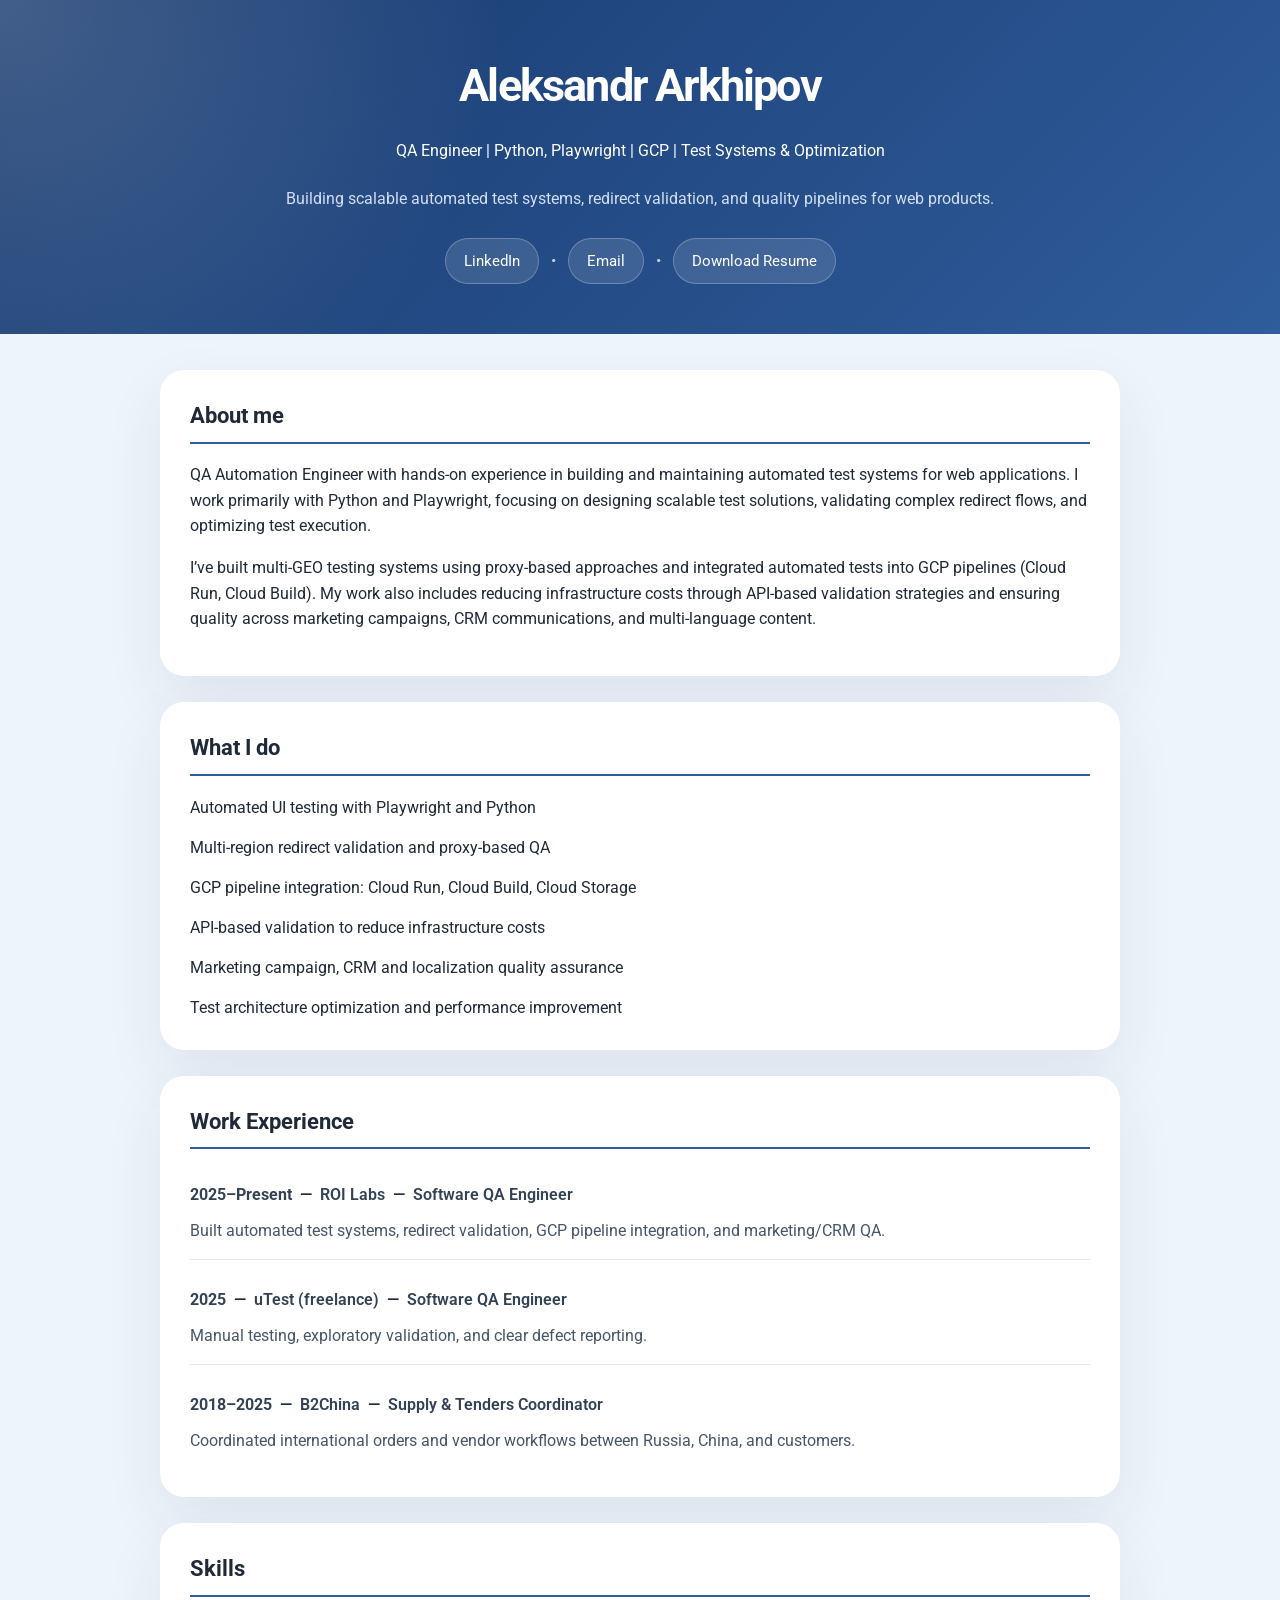
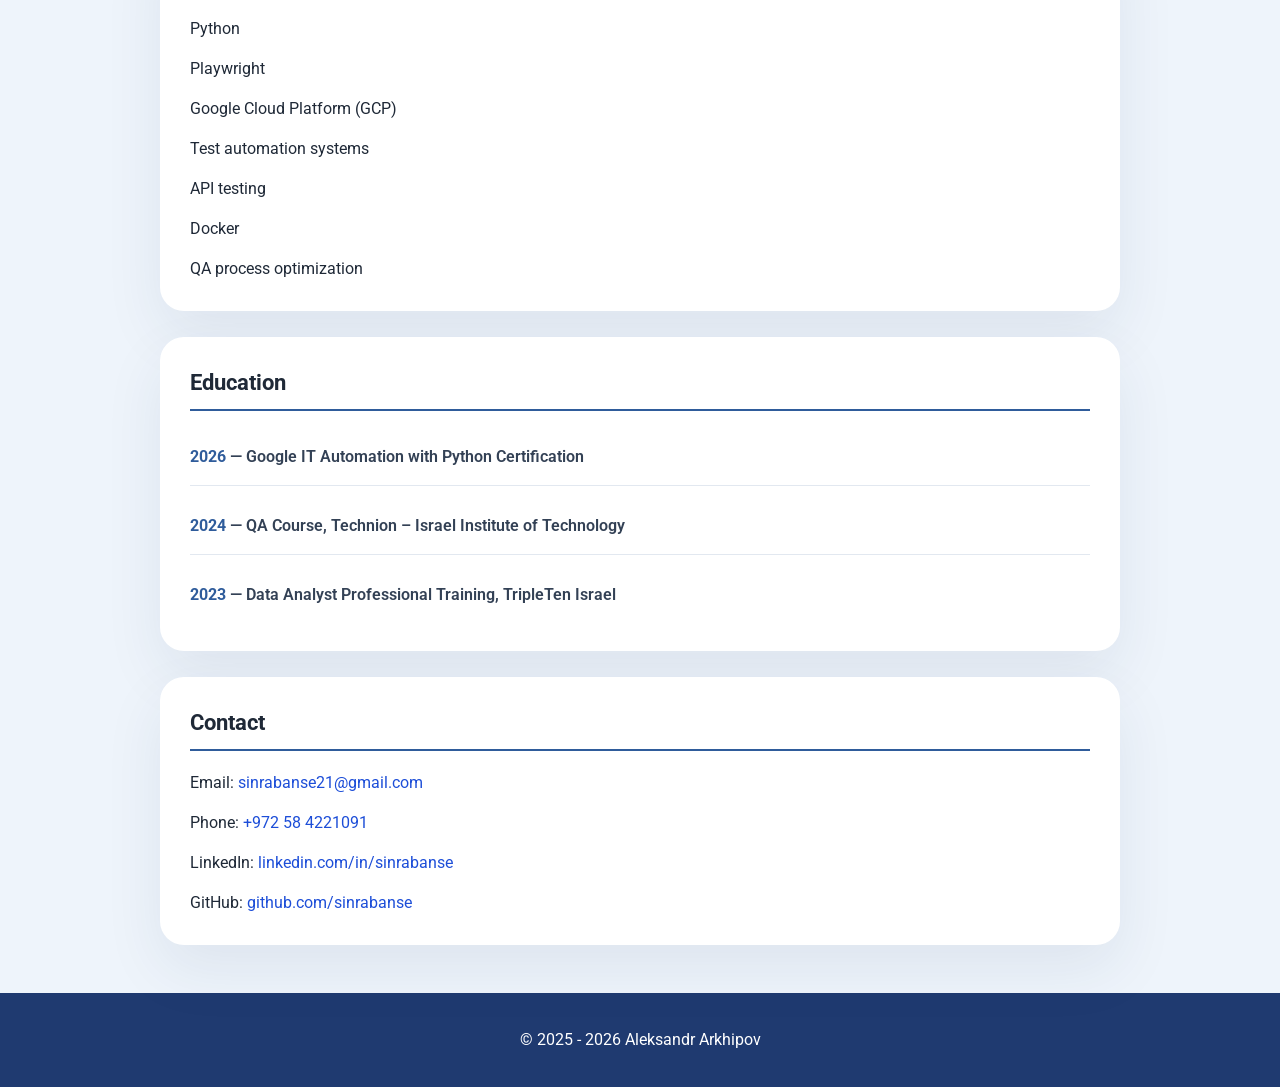
==== index.html @ 89d50672 "8" ====
<!doctype html>
<html lang="en">
  <head>
    <link rel="icon" href="favicon.png" type="image/png" />
    <meta charset="UTF-8" />
    <meta name="viewport" content="width=device-width, initial-scale=1.0" />
    <title>Aleksandr Arkhipov — QA Engineer</title>
    <link
      href="https://fonts.googleapis.com/css?family=Roboto:400,700&display=swap"
      rel="stylesheet"
    />
    <link rel="stylesheet" href="style.css" />
  </head>
  <body>
    <header>
      <h1>Aleksandr Arkhipov</h1>
      <p class="hero-title">
        QA Engineer | Python, Playwright | GCP | Test Systems & Optimization
      </p>
      <p class="hero-subtitle">
        Building scalable automated test systems, redirect validation, and
        quality pipelines for web products.
      </p>
      <div class="hero-links">
        <a
          href="https://www.linkedin.com/in/sinrabanse/"
          target="_blank"
          rel="noopener noreferrer"
          >LinkedIn</a
        >
        <span>•</span>
        <a href="mailto:sinrabanse21@gmail.com">Email</a>
        <span>•</span>
        <a
          class="cta-button"
          href="Aleksandr-Arkhipov-QA-Engineer-Resume.docx"
          download="Aleksandr-Arkhipov-QA-Engineer-Resume.docx"
          >Download Resume</a
        >
      </div>
    </header>

    <main class="container">
      <section>
        <h2>About me</h2>
        <p>
          QA Automation Engineer with hands-on experience in building and
          maintaining automated test systems for web applications. I work
          primarily with Python and Playwright, focusing on designing scalable
          test solutions, validating complex redirect flows, and optimizing test
          execution.
        </p>
        <p>
          I’ve built multi-GEO testing systems using proxy-based approaches and
          integrated automated tests into GCP pipelines (Cloud Run, Cloud
          Build). My work also includes reducing infrastructure costs through
          API-based validation strategies and ensuring quality across marketing
          campaigns, CRM communications, and multi-language content.
        </p>
      </section>

      <section>
        <h2>What I do</h2>
        <ul>
          <li>Automated UI testing with Playwright and Python</li>
          <li>Multi-region redirect validation and proxy-based QA</li>
          <li>
            GCP pipeline integration: Cloud Run, Cloud Build, Cloud Storage
          </li>
          <li>API-based validation to reduce infrastructure costs</li>
          <li>Marketing campaign, CRM and localization quality assurance</li>
          <li>Test architecture optimization and performance improvement</li>
        </ul>
      </section>

      <section>
        <h2>Work Experience</h2>
        <ul class="experience-list">
          <li>
            <div class="exp-line">
              <span class="exp-year">2025–Present</span>
              <span>—</span>
              <span class="exp-company">ROI Labs</span>
              <span>—</span>
              <span class="exp-role">Software QA Engineer</span>
            </div>
            <p class="exp-text">
              Built automated test systems, redirect validation, GCP pipeline
              integration, and marketing/CRM QA.
            </p>
          </li>
          <li>
            <div class="exp-line">
              <span class="exp-year">2025</span>
              <span>—</span>
              <span class="exp-company">uTest (freelance)</span>
              <span>—</span>
              <span class="exp-role">Software QA Engineer</span>
            </div>
            <p class="exp-text">
              Manual testing, exploratory validation, and clear defect
              reporting.
            </p>
          </li>
          <li>
            <div class="exp-line">
              <span class="exp-year">2018–2025</span>
              <span>—</span>
              <span class="exp-company">B2China</span>
              <span>—</span>
              <span class="exp-role">Supply &amp; Tenders Coordinator</span>
            </div>
            <p class="exp-text">
              Coordinated international orders and vendor workflows between
              Russia, China, and customers.
            </p>
          </li>
        </ul>
      </section>

      <section>
        <h2>Skills</h2>
        <ul>
          <li>Python</li>
          <li>Playwright</li>
          <li>Google Cloud Platform (GCP)</li>
          <li>Test automation systems</li>
          <li>API testing</li>
          <li>Docker</li>
          <li>QA process optimization</li>
        </ul>
      </section>

      <section>
        <h2>Education</h2>
        <ul class="education-list">
          <li>
            <span class="edu-year">2026</span>
            <span class="edu-title">— Google IT Automation with Python Certification</span>
          </li>
          <li>
            <span class="edu-year">2024</span>
            <span class="edu-title">— QA Course, Technion – Israel Institute of Technology</span>
          </li>
          <li>
            <span class="edu-year">2023</span>
            <span class="edu-title">— Data Analyst Professional Training, TripleTen Israel</span>
          </li>
        </ul>
      </section>

      <section>
        <h2>Contact</h2>
        <ul>
          <li>
            Email:
            <a href="mailto:sinrabanse21@gmail.com">sinrabanse21@gmail.com</a>
          </li>
          <li>Phone: <a href="tel:+972584221091">+972 58 4221091</a></li>
          <li>
            LinkedIn:
            <a
              href="https://www.linkedin.com/in/sinrabanse/"
              target="_blank"
              rel="noopener noreferrer"
              >linkedin.com/in/sinrabanse</a
            >
          </li>
          <li>
            GitHub:
            <a
              href="https://github.com/sinrabanse"
              target="_blank"
              rel="noopener noreferrer"
              >github.com/sinrabanse</a
            >
          </li>
        </ul>
      </section>
    </main>

    <footer>
      <p>&copy; 2025 - <span id="year"></span> Aleksandr Arkhipov</p>
    </footer>
    <script>
      document.getElementById("year").textContent = new Date().getFullYear();
    </script>
  </body>
</html>
---- style.css ----
body {
  font-family: "Roboto", sans-serif;
  line-height: 1.6;
  margin: 0;
  padding: 0;
  background-color: #eef4fb;
  color: #1f2937;
}

header {
  background: linear-gradient(135deg, #183a6f 0%, #2f5c9b 100%);
  color: #ffffff;
  padding: 50px 24px;
  text-align: center;
  position: relative;
  overflow: hidden;
}

header::before {
  content: "";
  position: absolute;
  inset: 0;
  background: radial-gradient(
    circle at top left,
    rgba(255, 255, 255, 0.18),
    transparent 38%
  );
  pointer-events: none;
}

header h1 {
  margin: 0;
  font-size: clamp(2.6rem, 3.5vw, 3.8rem);
  letter-spacing: -0.04em;
}

header #title {
  margin: 16px auto 0;
  font-size: 1.05rem;
  opacity: 0.92;
}

.hero-subtitle {
  max-width: 780px;
  margin: 22px auto 0;
  font-size: 1rem;
  line-height: 1.8;
  opacity: 0.92;
  color: #e1ebff;
}

.hero-links,
.lang-switch {
  display: flex;
  flex-wrap: wrap;
  justify-content: center;
  align-items: center;
  gap: 12px;
  margin-top: 24px;
  position: relative;
  z-index: 1;
}

.hero-links a,
.lang-switch button {
  display: inline-flex;
  align-items: center;
  justify-content: center;
  padding: 10px 18px;
  border-radius: 999px;
  font-size: 0.95rem;
  border: 1px solid rgba(255, 255, 255, 0.24);
  background: rgba(255, 255, 255, 0.12);
  color: #ffffff;
  text-decoration: none;
  transition: all 0.25s ease;
}

.hero-links a:hover,
.lang-switch button:hover {
  border-color: rgba(255, 255, 255, 0.45);
  background: rgba(255, 255, 255, 0.18);
}

.hero-links span {
  color: rgba(255, 255, 255, 0.75);
}

.lang-switch button {
  cursor: pointer;
  background: rgba(255, 255, 255, 0.14);
}

main.container {
  max-width: 960px;
  margin: auto;
  padding: 36px 24px 12px;
}

section {
  opacity: 0;
  transform: translateY(30px);
  animation: fadeIn 0.7s ease-out forwards;
  background: #ffffff;
  border-radius: 24px;
  box-shadow: 0 24px 60px rgba(29, 49, 84, 0.08);
  margin: 0 auto 26px;
  padding: 28px 30px;
}

@keyframes fadeIn {
  to {
    opacity: 1;
    transform: translateY(0);
  }
}

section h2 {
  border-bottom: 2px solid #2f5c9b;
  padding-bottom: 8px;
  margin-bottom: 18px;
  margin-top: 0;
  font-size: 1.4rem;
}

ul {
  list-style: none;
  padding: 0;
  margin: 0;
}

ul li {
  margin-bottom: 12px;
  line-height: 1.75;
}

ul li:last-child {
  margin-bottom: 0;
}

.experience-list li,
.education-list li {
  padding: 14px 0;
  border-bottom: 1px solid #e2e8f0;
}

.experience-list li:last-child,
.education-list li:last-child {
  border-bottom: none;
}

.exp-line {
  display: inline-flex;
  flex-wrap: wrap;
  gap: 8px;
  align-items: baseline;
  margin-bottom: 8px;
  font-weight: 600;
  color: #1f2937;
}

.exp-year,
.edu-year {
  font-weight: 700;
  color: #2f5c9b;
}

.exp-company,
.exp-role,
.edu-title {
  font-weight: 600;
  color: #334155;
}

.exp-role {
  margin: 0;
}

.education-list li {
  padding: 14px 0;
  border-bottom: 1px solid #e2e8f0;
}

.education-list li:last-child {
  border-bottom: none;
}

.edu-title {
  display: inline;
  font-size: 1rem;
  margin: 0;
  color: #334155;
}

.exp-text {
  margin: 0;
  color: #475569;
}

a {
  color: #1d4ed8;
  text-decoration: none;
}

a:hover {
  text-decoration: underline;
}

footer {
  text-align: center;
  padding: 18px 22px;
  background-color: #1f3a70;
  color: white;
  margin-top: 10px;
}

span.bold {
  font-weight: bold;
}

.lang-switch button {
  border: 1px solid rgba(255, 255, 255, 0.28);
}

@media (max-width: 760px) {
  header {
    padding: 36px 18px;
  }

  .hero-subtitle {
    font-size: 0.98rem;
  }

  .hero-links,
  .lang-switch {
    gap: 10px;
  }

  main.container {
    padding: 28px 16px 12px;
  }
}

@media (max-width: 520px) {
  header h1 {
    font-size: 2.4rem;
  }

  .hero-links,
  .lang-switch {
    flex-wrap: wrap;
    justify-content: center;
  }

  .hero-links a,
  .lang-switch button {
    padding: 8px 12px;
    font-size: 0.88rem;
    min-width: 0;
    width: auto;
  }

  .hero-links span {
    display: inline-block;
  }

  section {
    border-radius: 20px;
    padding: 22px 18px;
  }
}

.cta-button {
  display: inline-flex;
  align-items: center;
  justify-content: center;
  padding: 10px 18px;
  border-radius: 999px;
  font-size: 0.95rem;
  background: #ffffff;
  color: #183a6f;
  border: 1px solid rgba(255, 255, 255, 0.28);
  text-decoration: none;
  transition: all 0.25s ease;
}

.cta-button:hover {
  background: #f7f9ff;
  border-color: rgba(255, 255, 255, 0.45);
}

#experience-list {
  list-style: none;
  padding: 0;
  margin: 0;
}

#experience-list li {
  display: grid;
  grid-template-columns: 110px 1fr;
  gap: 20px;
  margin-bottom: 16px;
}

.exp-year {
  font-weight: 700;
  color: #334155;
  white-space: nowrap;
}

.exp-text {
  text-align: left;
}

body[dir="rtl"] .exp-text {
  text-align: right;
}

#experience-list a {
  color: #1d4ed8;
  text-decoration: none;
}

#experience-list a:hover {
  text-decoration: underline;
}
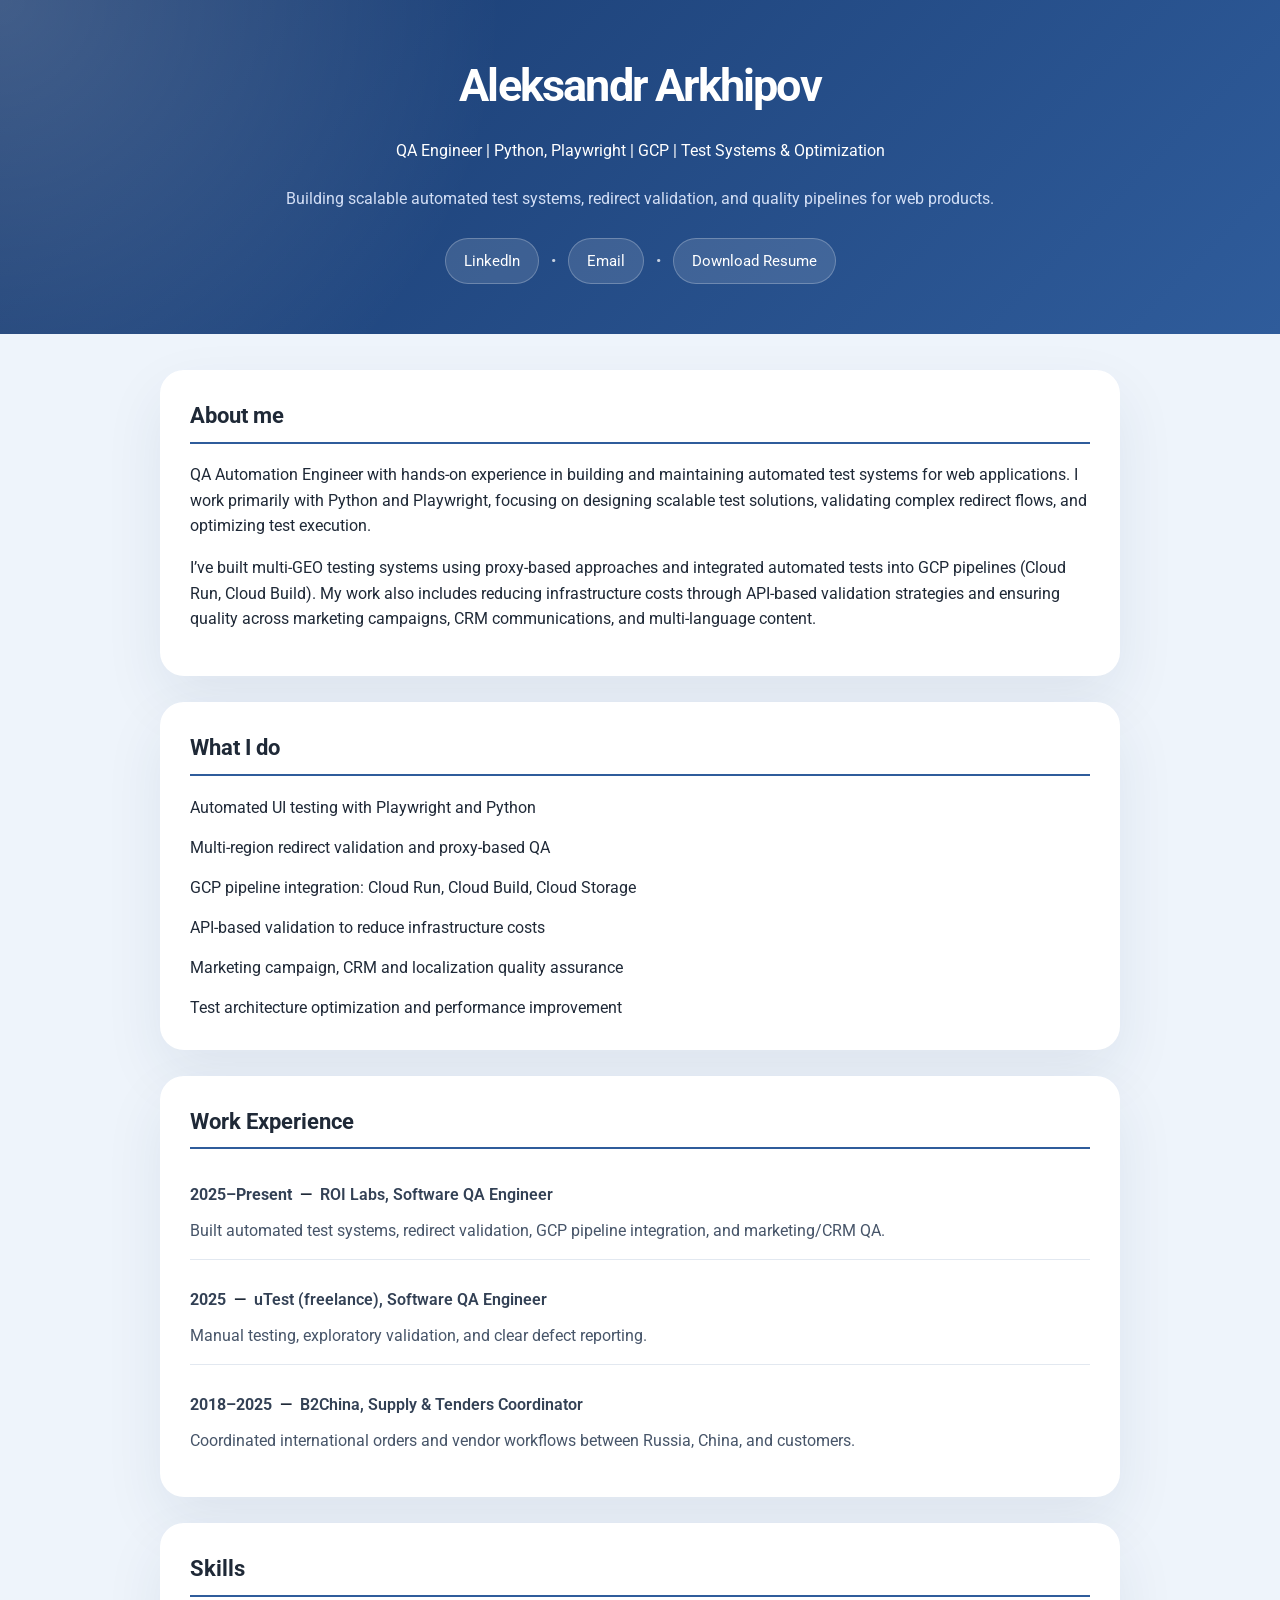
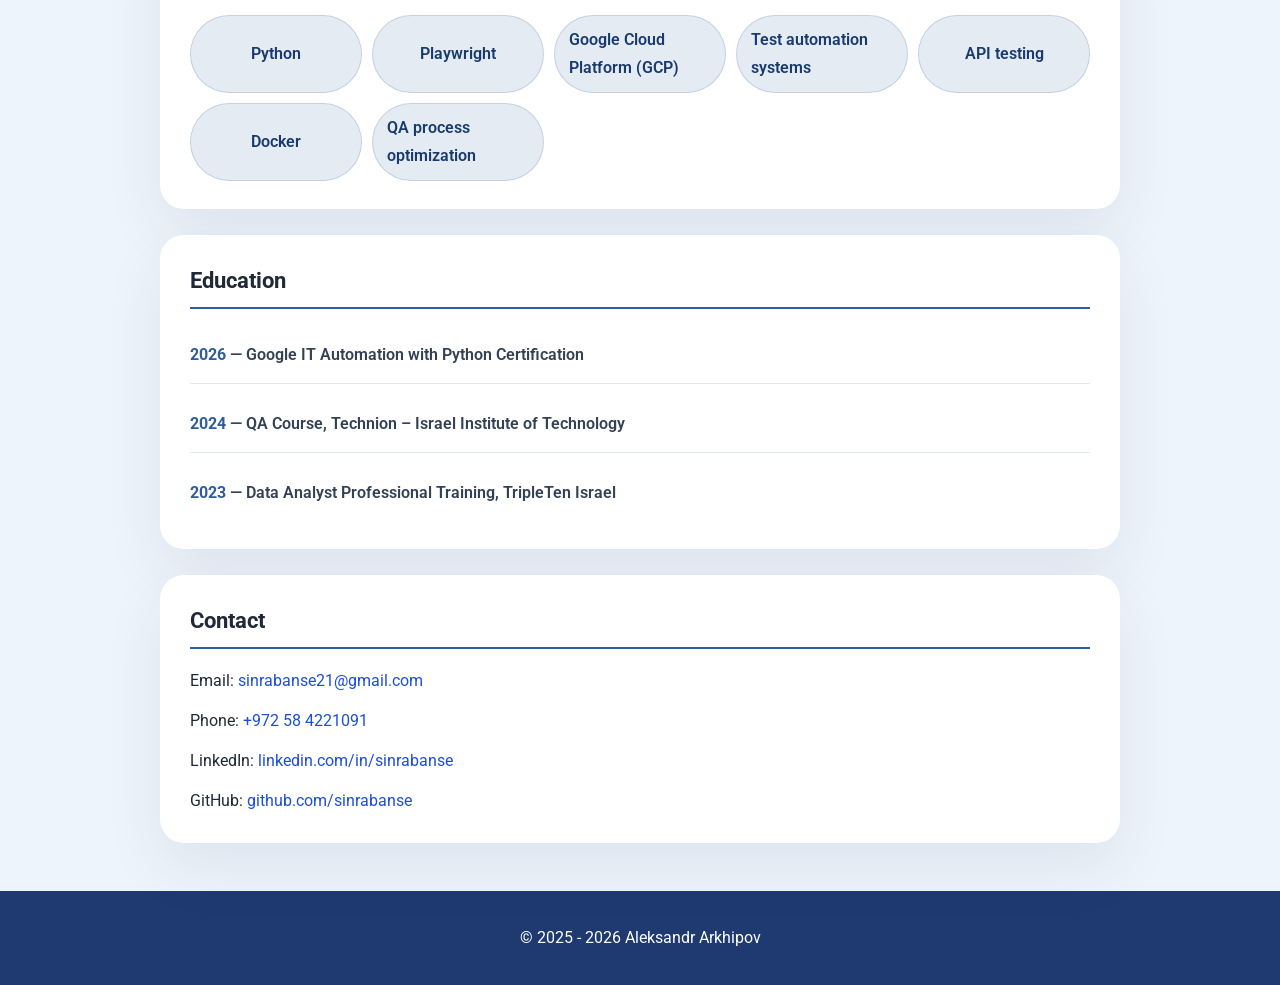
==== commit 34cd2581: "9" ====
--- a/index.html
+++ b/index.html
@@ -80,9 +80,7 @@
             <div class="exp-line">
               <span class="exp-year">2025–Present</span>
               <span>—</span>
-              <span class="exp-company">ROI Labs</span>
-              <span>—</span>
-              <span class="exp-role">Software QA Engineer</span>
+              <span class="exp-title">ROI Labs, Software QA Engineer</span>
             </div>
             <p class="exp-text">
               Built automated test systems, redirect validation, GCP pipeline
@@ -93,9 +91,9 @@
             <div class="exp-line">
               <span class="exp-year">2025</span>
               <span>—</span>
-              <span class="exp-company">uTest (freelance)</span>
-              <span>—</span>
-              <span class="exp-role">Software QA Engineer</span>
+              <span class="exp-title"
+                >uTest (freelance), Software QA Engineer</span
+              >
             </div>
             <p class="exp-text">
               Manual testing, exploratory validation, and clear defect
@@ -106,9 +104,9 @@
             <div class="exp-line">
               <span class="exp-year">2018–2025</span>
               <span>—</span>
-              <span class="exp-company">B2China</span>
-              <span>—</span>
-              <span class="exp-role">Supply &amp; Tenders Coordinator</span>
+              <span class="exp-title"
+                >B2China, Supply &amp; Tenders Coordinator</span
+              >
             </div>
             <p class="exp-text">
               Coordinated international orders and vendor workflows between
@@ -120,7 +118,7 @@
 
       <section>
         <h2>Skills</h2>
-        <ul>
+        <ul class="skills-list">
           <li>Python</li>
           <li>Playwright</li>
           <li>Google Cloud Platform (GCP)</li>
@@ -136,15 +134,21 @@
         <ul class="education-list">
           <li>
             <span class="edu-year">2026</span>
-            <span class="edu-title">— Google IT Automation with Python Certification</span>
+            <span class="edu-title"
+              >— Google IT Automation with Python Certification</span
+            >
           </li>
           <li>
             <span class="edu-year">2024</span>
-            <span class="edu-title">— QA Course, Technion – Israel Institute of Technology</span>
+            <span class="edu-title"
+              >— QA Course, Technion – Israel Institute of Technology</span
+            >
           </li>
           <li>
             <span class="edu-year">2023</span>
-            <span class="edu-title">— Data Analyst Professional Training, TripleTen Israel</span>
+            <span class="edu-title"
+              >— Data Analyst Professional Training, TripleTen Israel</span
+            >
           </li>
         </ul>
       </section>
--- a/style.css
+++ b/style.css
@@ -138,6 +138,27 @@
   margin-bottom: 0;
 }
 
+.skills-list {
+  display: grid;
+  grid-template-columns: repeat(auto-fit, minmax(160px, 1fr));
+  gap: 10px;
+  padding: 0;
+  margin: 0;
+}
+
+.skills-list li {
+  display: inline-flex;
+  align-items: center;
+  justify-content: center;
+  padding: 10px 14px;
+  border-radius: 999px;
+  background: rgba(47, 92, 155, 0.12);
+  color: #183a6f;
+  border: 1px solid rgba(47, 92, 155, 0.18);
+  font-weight: 600;
+  margin-bottom: 0;
+}
+
 .experience-list li,
 .education-list li {
   padding: 14px 0;
@@ -165,14 +186,13 @@
   color: #2f5c9b;
 }
 
-.exp-company,
-.exp-role,
+.exp-title,
 .edu-title {
   font-weight: 600;
   color: #334155;
 }
 
-.exp-role {
+.exp-title {
   margin: 0;
 }
 
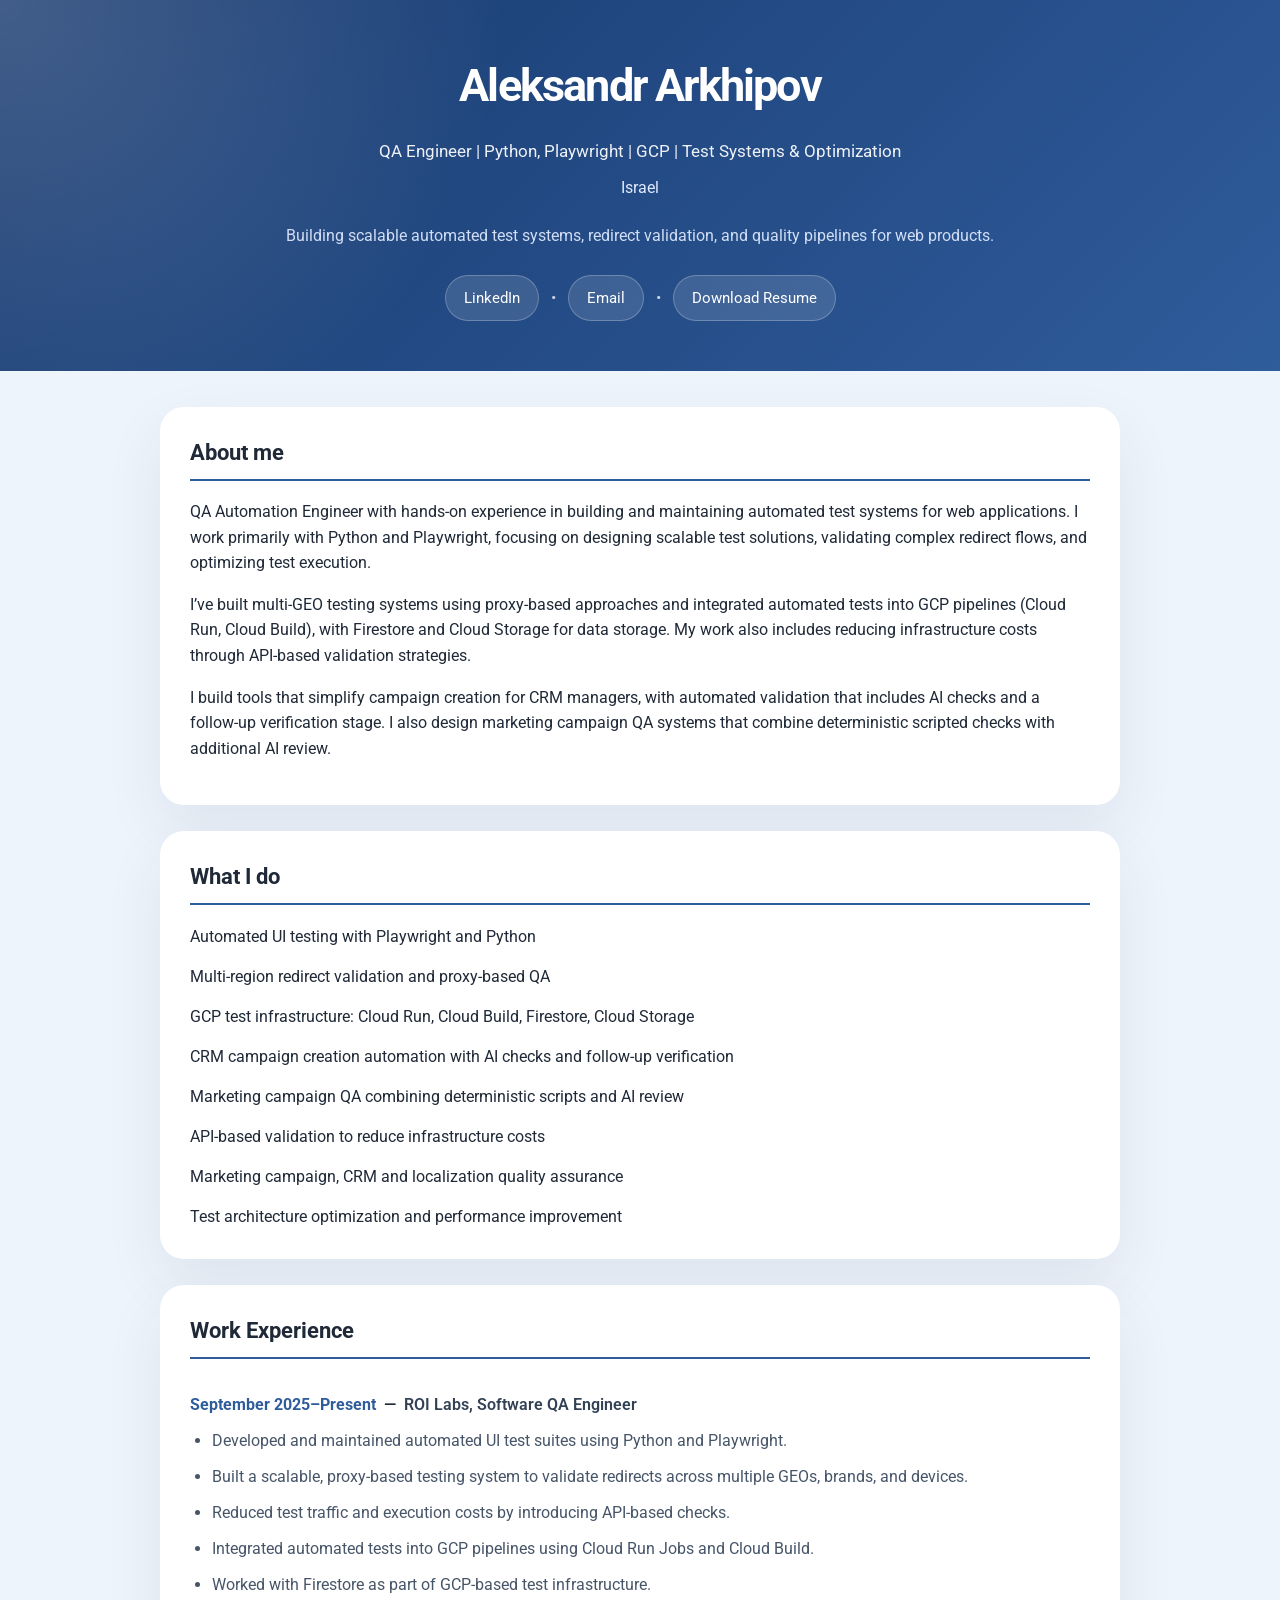
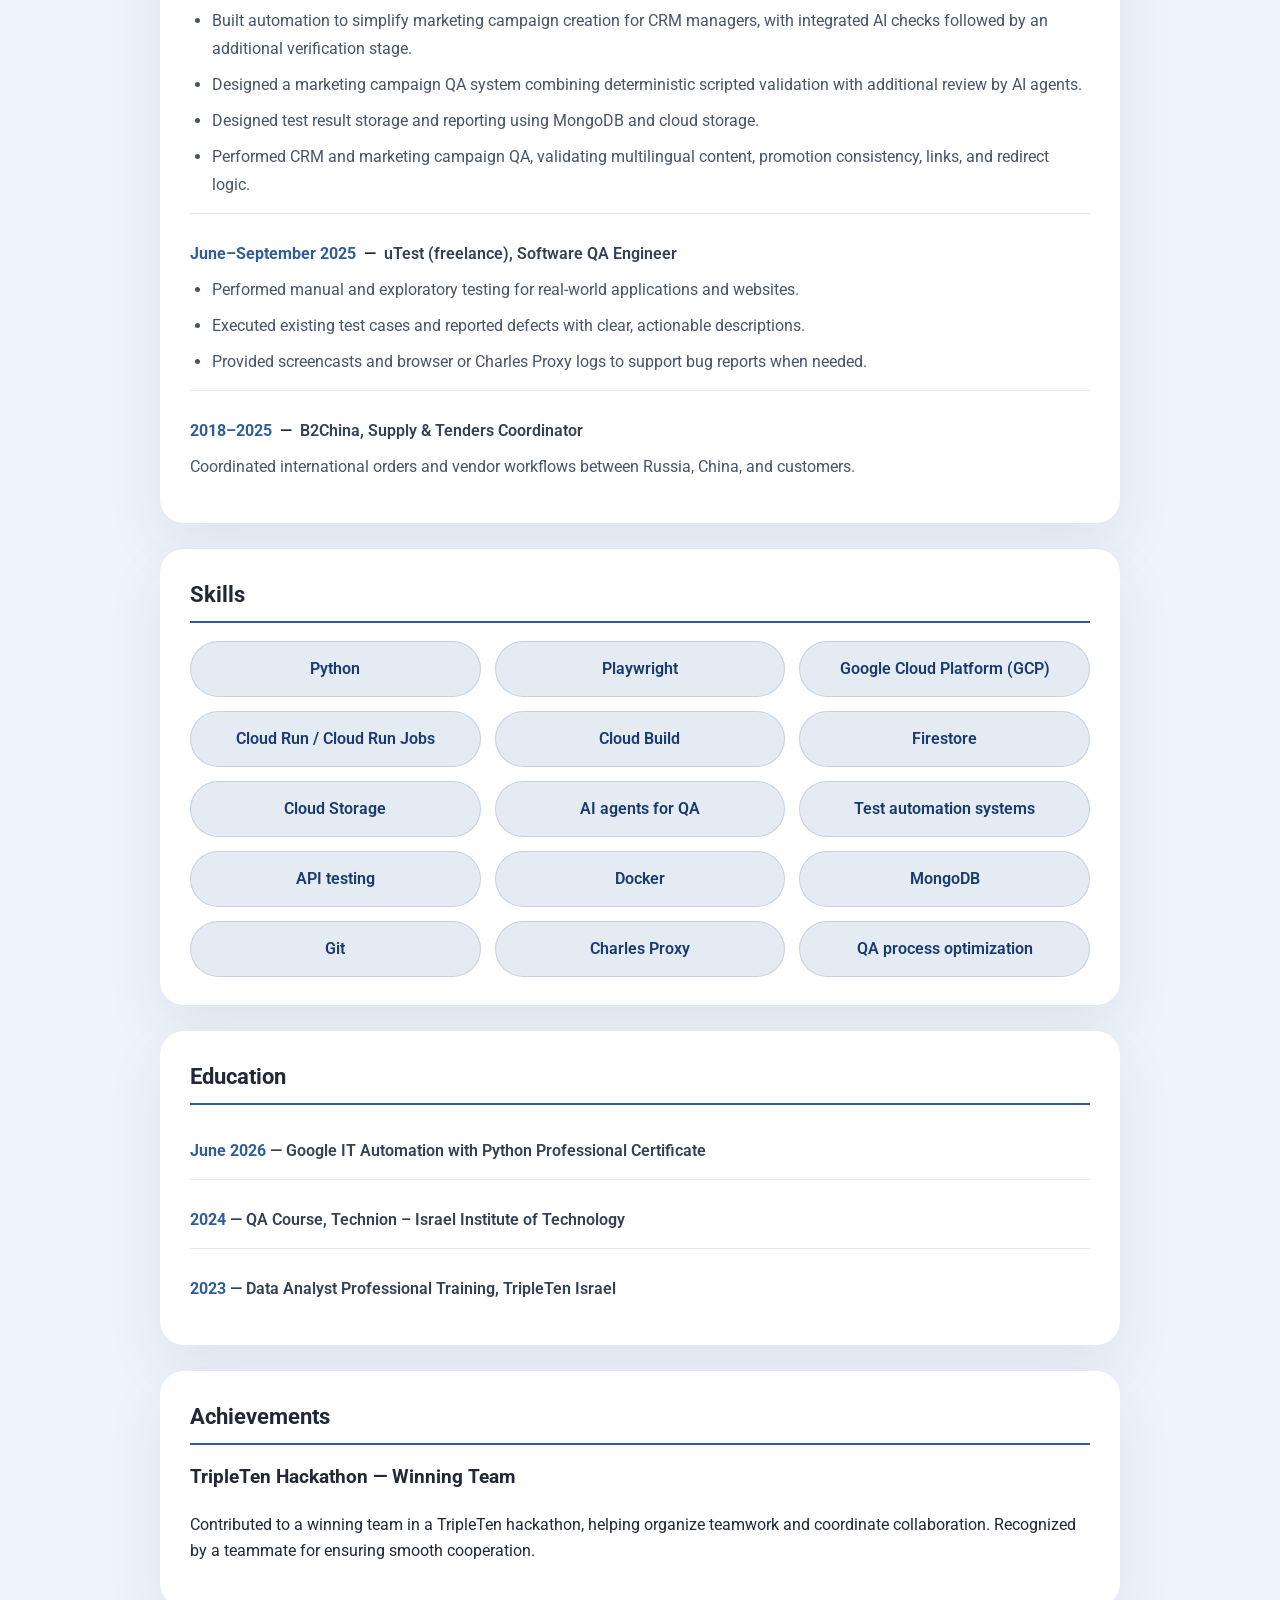
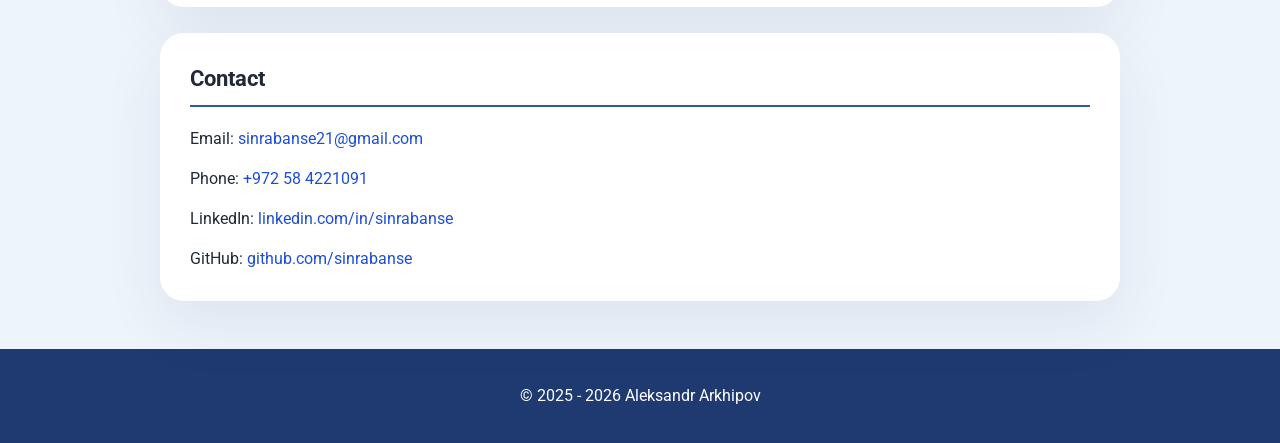
==== commit b7301ee5: "17" ====
--- a/index.html
+++ b/index.html
@@ -17,6 +17,7 @@
       <p class="hero-title">
         QA Engineer | Python, Playwright | GCP | Test Systems & Optimization
       </p>
+      <p class="hero-location">Israel</p>
       <p class="hero-subtitle">
         Building scalable automated test systems, redirect validation, and
         quality pipelines for web products.
@@ -53,9 +54,15 @@
         <p>
           I’ve built multi-GEO testing systems using proxy-based approaches and
           integrated automated tests into GCP pipelines (Cloud Run, Cloud
-          Build). My work also includes reducing infrastructure costs through
-          API-based validation strategies and ensuring quality across marketing
-          campaigns, CRM communications, and multi-language content.
+          Build), with Firestore and Cloud Storage for data storage. My work
+          also includes reducing infrastructure costs through API-based
+          validation strategies.
+        </p>
+        <p>
+          I build tools that simplify campaign creation for CRM managers,
+          with automated validation that includes AI checks and a follow-up
+          verification stage. I also design marketing campaign QA systems
+          that combine deterministic scripted checks with additional AI review.
         </p>
       </section>
 
@@ -65,8 +72,10 @@
           <li>Automated UI testing with Playwright and Python</li>
           <li>Multi-region redirect validation and proxy-based QA</li>
           <li>
-            GCP pipeline integration: Cloud Run, Cloud Build, Cloud Storage
-          </li>
+            GCP test infrastructure: Cloud Run, Cloud Build, Firestore, Cloud Storage
+          </li>
+          <li>CRM campaign creation automation with AI checks and follow-up verification</li>
+          <li>Marketing campaign QA combining deterministic scripts and AI review</li>
           <li>API-based validation to reduce infrastructure costs</li>
           <li>Marketing campaign, CRM and localization quality assurance</li>
           <li>Test architecture optimization and performance improvement</li>
@@ -78,27 +87,35 @@
         <ul class="experience-list">
           <li>
             <div class="exp-line">
-              <span class="exp-year">2025–Present</span>
+              <span class="exp-year">September 2025–Present</span>
               <span>—</span>
               <span class="exp-title">ROI Labs, Software QA Engineer</span>
             </div>
-            <p class="exp-text">
-              Built automated test systems, redirect validation, GCP pipeline
-              integration, and marketing/CRM QA.
-            </p>
+            <ul class="exp-details">
+              <li>Developed and maintained automated UI test suites using Python and Playwright.</li>
+              <li>Built a scalable, proxy-based testing system to validate redirects across multiple GEOs, brands, and devices.</li>
+              <li>Reduced test traffic and execution costs by introducing API-based checks.</li>
+              <li>Integrated automated tests into GCP pipelines using Cloud Run Jobs and Cloud Build.</li>
+              <li>Worked with Firestore as part of GCP-based test infrastructure.</li>
+              <li>Built automation to simplify marketing campaign creation for CRM managers, with integrated AI checks followed by an additional verification stage.</li>
+              <li>Designed a marketing campaign QA system combining deterministic scripted validation with additional review by AI agents.</li>
+              <li>Designed test result storage and reporting using MongoDB and cloud storage.</li>
+              <li>Performed CRM and marketing campaign QA, validating multilingual content, promotion consistency, links, and redirect logic.</li>
+            </ul>
           </li>
           <li>
             <div class="exp-line">
-              <span class="exp-year">2025</span>
+              <span class="exp-year">June–September 2025</span>
               <span>—</span>
               <span class="exp-title"
                 >uTest (freelance), Software QA Engineer</span
               >
             </div>
-            <p class="exp-text">
-              Manual testing, exploratory validation, and clear defect
-              reporting.
-            </p>
+            <ul class="exp-details">
+              <li>Performed manual and exploratory testing for real-world applications and websites.</li>
+              <li>Executed existing test cases and reported defects with clear, actionable descriptions.</li>
+              <li>Provided screencasts and browser or Charles Proxy logs to support bug reports when needed.</li>
+            </ul>
           </li>
           <li>
             <div class="exp-line">
@@ -122,9 +139,17 @@
           <li>Python</li>
           <li>Playwright</li>
           <li>Google Cloud Platform (GCP)</li>
+          <li>Cloud Run / Cloud Run Jobs</li>
+          <li>Cloud Build</li>
+          <li>Firestore</li>
+          <li>Cloud Storage</li>
+          <li>AI agents for QA</li>
           <li>Test automation systems</li>
           <li>API testing</li>
           <li>Docker</li>
+          <li>MongoDB</li>
+          <li>Git</li>
+          <li>Charles Proxy</li>
           <li>QA process optimization</li>
         </ul>
       </section>
@@ -133,9 +158,9 @@
         <h2>Education</h2>
         <ul class="education-list">
           <li>
-            <span class="edu-year">2026</span>
+            <span class="edu-year">June 2026</span>
             <span class="edu-title"
-              >— Google IT Automation with Python Certification</span
+              >— Google IT Automation with Python Professional Certificate</span
             >
           </li>
           <li>
@@ -151,6 +176,16 @@
             >
           </li>
         </ul>
+      </section>
+
+      <section>
+        <h2>Achievements</h2>
+        <h3>TripleTen Hackathon — Winning Team</h3>
+        <p>
+          Contributed to a winning team in a TripleTen hackathon, helping
+          organize teamwork and coordinate collaboration. Recognized by a
+          teammate for ensuring smooth cooperation.
+        </p>
       </section>
 
       <section>
--- a/style.css
+++ b/style.css
@@ -34,10 +34,15 @@
   letter-spacing: -0.04em;
 }
 
-header #title {
+header .hero-title {
   margin: 16px auto 0;
   font-size: 1.05rem;
   opacity: 0.92;
+}
+
+.hero-location {
+  margin: 10px 0 0;
+  color: #e1ebff;
 }
 
 .hero-subtitle {
@@ -140,8 +145,8 @@
 
 .skills-list {
   display: grid;
-  grid-template-columns: repeat(auto-fit, minmax(160px, 1fr));
-  gap: 10px;
+  grid-template-columns: repeat(auto-fit, minmax(220px, 1fr));
+  gap: 14px;
   padding: 0;
   margin: 0;
 }
@@ -150,13 +155,19 @@
   display: inline-flex;
   align-items: center;
   justify-content: center;
-  padding: 10px 14px;
+  text-align: center;
+  padding: 0 14px;
+  box-sizing: border-box;
+  height: 56px;
   border-radius: 999px;
   background: rgba(47, 92, 155, 0.12);
   color: #183a6f;
   border: 1px solid rgba(47, 92, 155, 0.18);
   font-weight: 600;
   margin-bottom: 0;
+  width: 100%;
+  justify-self: stretch;
+  min-width: 0;
 }
 
 .experience-list li,
@@ -192,6 +203,10 @@
   color: #334155;
 }
 
+.exp-line {
+  gap: 8px;
+}
+
 .exp-title {
   margin: 0;
 }
@@ -215,6 +230,22 @@
 .exp-text {
   margin: 0;
   color: #475569;
+}
+
+.experience-list .exp-details {
+  list-style: disc;
+  padding-left: 22px;
+  color: #475569;
+}
+
+.experience-list .exp-details li {
+  padding: 0;
+  border: 0;
+  margin-bottom: 8px;
+}
+
+.experience-list .exp-details li:last-child {
+  margin-bottom: 0;
 }
 
 a {
@@ -277,6 +308,16 @@
     padding: 8px 12px;
     font-size: 0.88rem;
     min-width: 0;
+    width: auto;
+  }
+
+  .skills-list {
+    grid-template-columns: repeat(auto-fit, minmax(140px, 1fr));
+  }
+
+  .skills-list li {
+    padding: 8px 10px;
+    font-size: 0.9rem;
     width: auto;
   }
 
@@ -308,39 +349,3 @@
   background: #f7f9ff;
   border-color: rgba(255, 255, 255, 0.45);
 }
-
-#experience-list {
-  list-style: none;
-  padding: 0;
-  margin: 0;
-}
-
-#experience-list li {
-  display: grid;
-  grid-template-columns: 110px 1fr;
-  gap: 20px;
-  margin-bottom: 16px;
-}
-
-.exp-year {
-  font-weight: 700;
-  color: #334155;
-  white-space: nowrap;
-}
-
-.exp-text {
-  text-align: left;
-}
-
-body[dir="rtl"] .exp-text {
-  text-align: right;
-}
-
-#experience-list a {
-  color: #1d4ed8;
-  text-decoration: none;
-}
-
-#experience-list a:hover {
-  text-decoration: underline;
-}
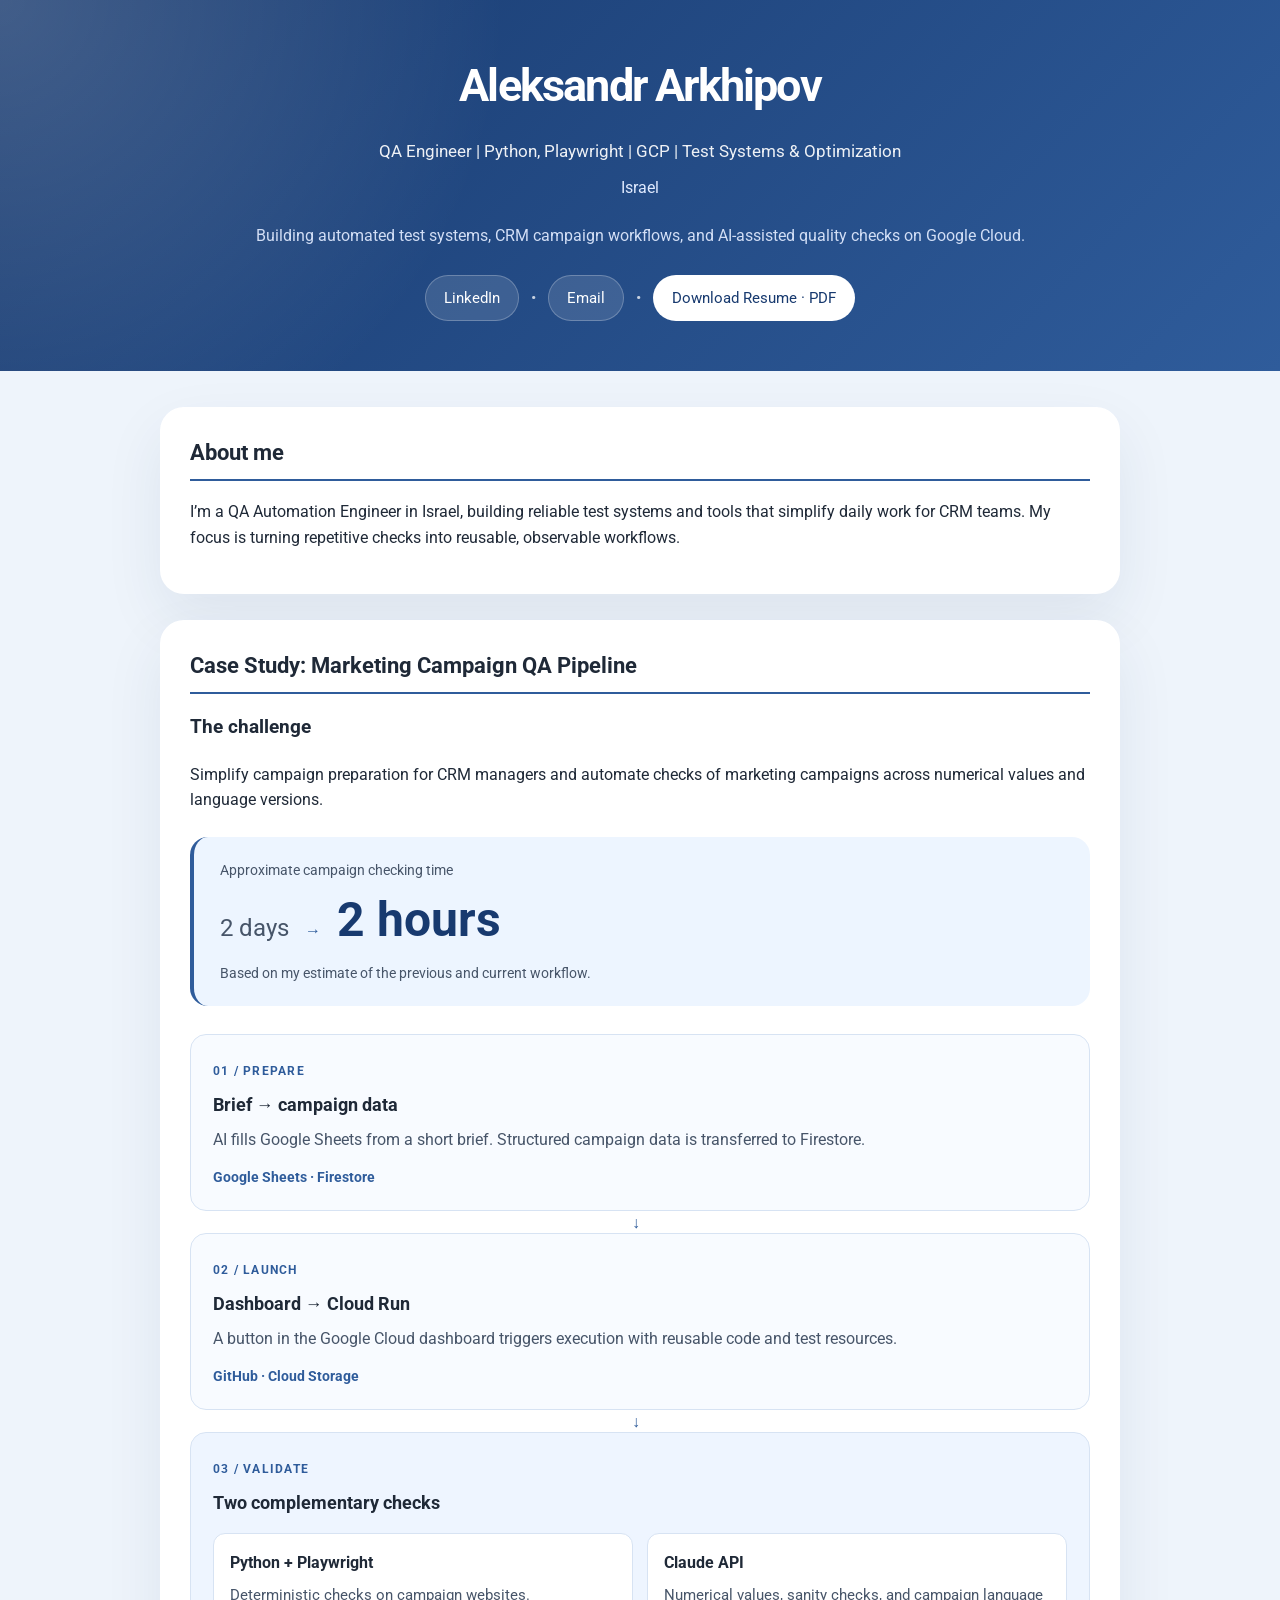
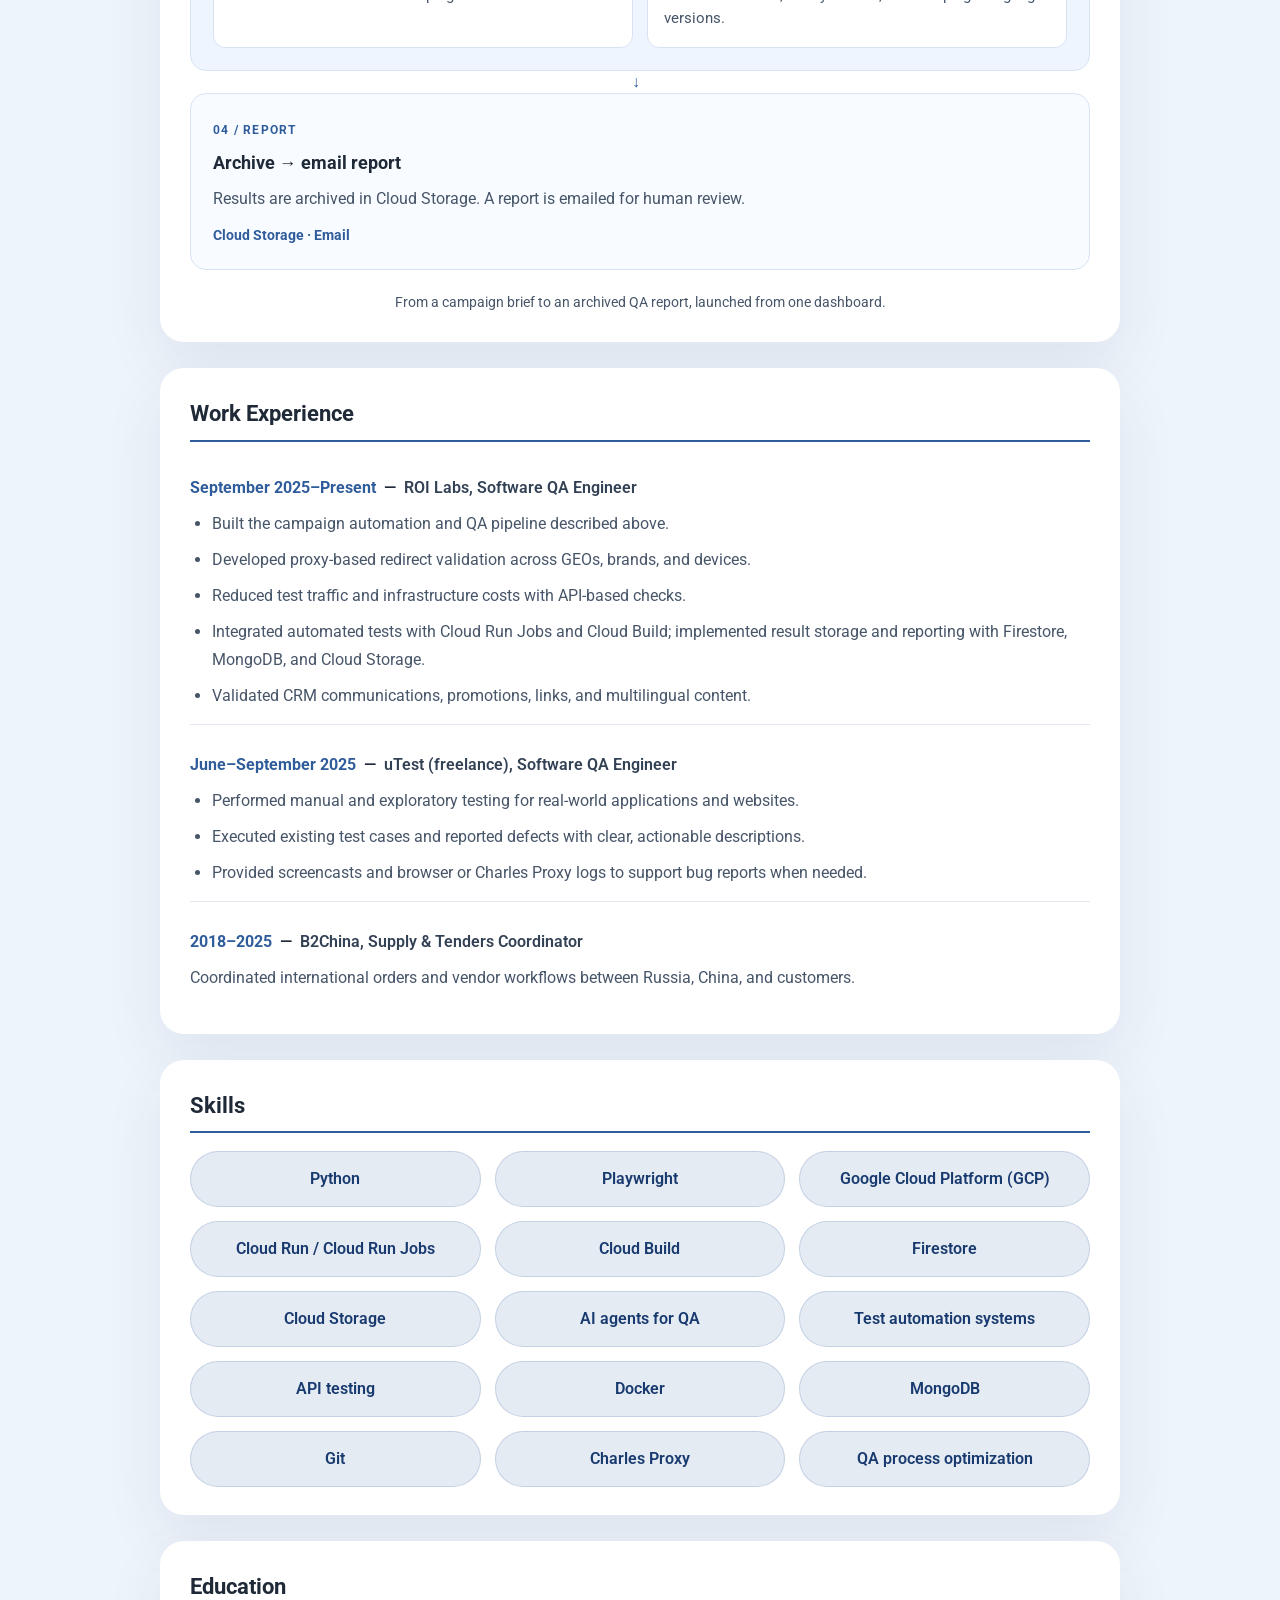
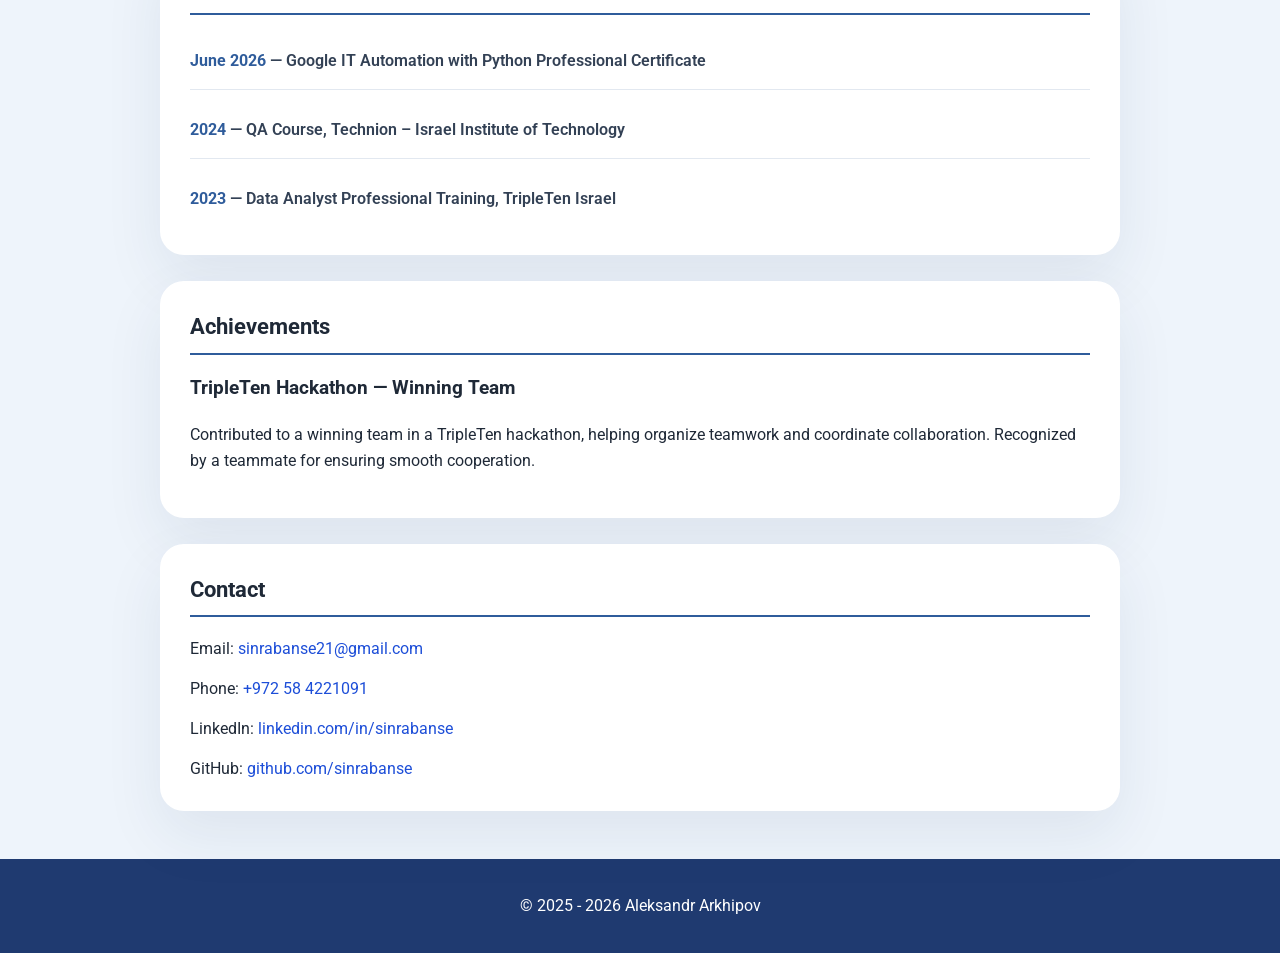
==== commit 9b88e1a2: "18" ====
--- a/index.html
+++ b/index.html
@@ -5,6 +5,32 @@
     <meta charset="UTF-8" />
     <meta name="viewport" content="width=device-width, initial-scale=1.0" />
     <title>Aleksandr Arkhipov — QA Engineer</title>
+    <meta
+      name="description"
+      content="Aleksandr Arkhipov, QA Automation Engineer in Israel. Python, Playwright, GCP, CRM campaign automation, and deterministic testing with AI-assisted validation."
+    />
+    <link rel="canonical" href="https://www.sinrabanse.dev/" />
+    <meta property="og:type" content="website" />
+    <meta property="og:locale" content="en_US" />
+    <meta property="og:site_name" content="Aleksandr Arkhipov" />
+    <meta property="og:title" content="Aleksandr Arkhipov — QA Engineer" />
+    <meta
+      property="og:description"
+      content="QA Automation Engineer in Israel. Building test systems with Python, Playwright and GCP, CRM campaign automation, and AI-assisted quality checks."
+    />
+    <meta property="og:url" content="https://www.sinrabanse.dev/" />
+    <meta property="og:image" content="https://www.sinrabanse.dev/social-preview.png" />
+    <meta property="og:image:width" content="1200" />
+    <meta property="og:image:height" content="630" />
+    <meta property="og:image:alt" content="Aleksandr Arkhipov, QA Automation Engineer. Python, Playwright, GCP, and AI-assisted QA." />
+    <meta name="twitter:card" content="summary_large_image" />
+    <meta name="twitter:image" content="https://www.sinrabanse.dev/social-preview.png" />
+    <meta name="twitter:image:alt" content="Aleksandr Arkhipov, QA Automation Engineer. Python, Playwright, GCP, and AI-assisted QA." />
+    <meta name="twitter:title" content="Aleksandr Arkhipov — QA Engineer" />
+    <meta
+      name="twitter:description"
+      content="QA Automation Engineer in Israel. Python, Playwright, GCP, CRM campaign automation, and AI-assisted quality checks."
+    />
     <link
       href="https://fonts.googleapis.com/css?family=Roboto:400,700&display=swap"
       rel="stylesheet"
@@ -12,6 +38,7 @@
     <link rel="stylesheet" href="style.css" />
   </head>
   <body>
+    <a class="skip-link" href="#main-content">Skip to content</a>
     <header>
       <h1>Aleksandr Arkhipov</h1>
       <p class="hero-title">
@@ -19,8 +46,8 @@
       </p>
       <p class="hero-location">Israel</p>
       <p class="hero-subtitle">
-        Building scalable automated test systems, redirect validation, and
-        quality pipelines for web products.
+        Building automated test systems, CRM campaign workflows, and
+        AI-assisted quality checks on Google Cloud.
       </p>
       <div class="hero-links">
         <a
@@ -34,52 +61,64 @@
         <span>•</span>
         <a
           class="cta-button"
-          href="Aleksandr-Arkhipov-QA-Engineer-Resume.docx"
-          download="Aleksandr-Arkhipov-QA-Engineer-Resume.docx"
-          >Download Resume</a
+          href="Aleksandr-Arkhipov-QA-Engineer-Resume.pdf"
+          download="Aleksandr-Arkhipov-QA-Engineer-Resume.pdf"
+          >Download Resume · PDF</a
         >
       </div>
     </header>
 
-    <main class="container">
+    <main class="container" id="main-content">
       <section>
         <h2>About me</h2>
         <p>
-          QA Automation Engineer with hands-on experience in building and
-          maintaining automated test systems for web applications. I work
-          primarily with Python and Playwright, focusing on designing scalable
-          test solutions, validating complex redirect flows, and optimizing test
-          execution.
+          I’m a QA Automation Engineer in Israel, building reliable test systems
+          and tools that simplify daily work for CRM teams. My focus is turning
+          repetitive checks into reusable, observable workflows.
         </p>
+      </section>
+
+      <section aria-labelledby="campaign-case-title">
+        <h2 id="campaign-case-title">Case Study: Marketing Campaign QA Pipeline</h2>
+        <h3>The challenge</h3>
         <p>
-          I’ve built multi-GEO testing systems using proxy-based approaches and
-          integrated automated tests into GCP pipelines (Cloud Run, Cloud
-          Build), with Firestore and Cloud Storage for data storage. My work
-          also includes reducing infrastructure costs through API-based
-          validation strategies.
+          Simplify campaign preparation for CRM managers and automate checks
+          of marketing campaigns across numerical values and language versions.
         </p>
-        <p>
-          I build tools that simplify campaign creation for CRM managers,
-          with automated validation that includes AI checks and a follow-up
-          verification stage. I also design marketing campaign QA systems
-          that combine deterministic scripted checks with additional AI review.
-        </p>
-      </section>
-
-      <section>
-        <h2>What I do</h2>
-        <ul>
-          <li>Automated UI testing with Playwright and Python</li>
-          <li>Multi-region redirect validation and proxy-based QA</li>
-          <li>
-            GCP test infrastructure: Cloud Run, Cloud Build, Firestore, Cloud Storage
-          </li>
-          <li>CRM campaign creation automation with AI checks and follow-up verification</li>
-          <li>Marketing campaign QA combining deterministic scripts and AI review</li>
-          <li>API-based validation to reduce infrastructure costs</li>
-          <li>Marketing campaign, CRM and localization quality assurance</li>
-          <li>Test architecture optimization and performance improvement</li>
-        </ul>
+        <div class="case-result">
+          <span class="result-label">Approximate campaign checking time</span>
+          <div><span class="result-before">2 days</span><span class="result-arrow" aria-hidden="true"> → </span><strong>2 hours</strong></div>
+          <p>Based on my estimate of the previous and current workflow.</p>
+        </div>
+        <figure class="pipeline" aria-labelledby="pipeline-caption">
+          <div class="pipeline-stage">
+            <span class="stage-label">01 / Prepare</span>
+            <h3>Brief → campaign data</h3>
+            <p>AI fills Google Sheets from a short brief. Structured campaign data is transferred to Firestore.</p>
+            <div class="stage-tools">Google Sheets · Firestore</div>
+          </div>
+          <div class="pipeline-stage">
+            <span class="stage-label">02 / Launch</span>
+            <h3>Dashboard → Cloud Run</h3>
+            <p>A button in the Google Cloud dashboard triggers execution with reusable code and test resources.</p>
+            <div class="stage-tools">GitHub · Cloud Storage</div>
+          </div>
+          <div class="pipeline-stage pipeline-checks">
+            <span class="stage-label">03 / Validate</span>
+            <h3>Two complementary checks</h3>
+            <div class="check-branches">
+              <div><strong>Python + Playwright</strong><p>Deterministic checks on campaign websites.</p></div>
+              <div><strong>Claude API</strong><p>Numerical values, sanity checks, and campaign language versions.</p></div>
+            </div>
+          </div>
+          <div class="pipeline-stage">
+            <span class="stage-label">04 / Report</span>
+            <h3>Archive → email report</h3>
+            <p>Results are archived in Cloud Storage. A report is emailed for human review.</p>
+            <div class="stage-tools">Cloud Storage · Email</div>
+          </div>
+          <figcaption id="pipeline-caption">From a campaign brief to an archived QA report, launched from one dashboard.</figcaption>
+        </figure>
       </section>
 
       <section>
@@ -92,15 +131,11 @@
               <span class="exp-title">ROI Labs, Software QA Engineer</span>
             </div>
             <ul class="exp-details">
-              <li>Developed and maintained automated UI test suites using Python and Playwright.</li>
-              <li>Built a scalable, proxy-based testing system to validate redirects across multiple GEOs, brands, and devices.</li>
-              <li>Reduced test traffic and execution costs by introducing API-based checks.</li>
-              <li>Integrated automated tests into GCP pipelines using Cloud Run Jobs and Cloud Build.</li>
-              <li>Worked with Firestore as part of GCP-based test infrastructure.</li>
-              <li>Built automation to simplify marketing campaign creation for CRM managers, with integrated AI checks followed by an additional verification stage.</li>
-              <li>Designed a marketing campaign QA system combining deterministic scripted validation with additional review by AI agents.</li>
-              <li>Designed test result storage and reporting using MongoDB and cloud storage.</li>
-              <li>Performed CRM and marketing campaign QA, validating multilingual content, promotion consistency, links, and redirect logic.</li>
+              <li>Built the campaign automation and QA pipeline described above.</li>
+              <li>Developed proxy-based redirect validation across GEOs, brands, and devices.</li>
+              <li>Reduced test traffic and infrastructure costs with API-based checks.</li>
+              <li>Integrated automated tests with Cloud Run Jobs and Cloud Build; implemented result storage and reporting with Firestore, MongoDB, and Cloud Storage.</li>
+              <li>Validated CRM communications, promotions, links, and multilingual content.</li>
             </ul>
           </li>
           <li>
--- a/style.css
+++ b/style.css
@@ -103,8 +103,7 @@
 }
 
 section {
-  opacity: 0;
-  transform: translateY(30px);
+  opacity: 1;
   animation: fadeIn 0.7s ease-out forwards;
   background: #ffffff;
   border-radius: 24px;
@@ -158,7 +157,7 @@
   text-align: center;
   padding: 0 14px;
   box-sizing: border-box;
-  height: 56px;
+  min-height: 56px;
   border-radius: 999px;
   background: rgba(47, 92, 155, 0.12);
   color: #183a6f;
@@ -331,7 +330,7 @@
   }
 }
 
-.cta-button {
+.hero-links .cta-button {
   display: inline-flex;
   align-items: center;
   justify-content: center;
@@ -345,7 +344,39 @@
   transition: all 0.25s ease;
 }
 
-.cta-button:hover {
+.hero-links .cta-button:hover {
   background: #f7f9ff;
   border-color: rgba(255, 255, 255, 0.45);
 }
+
+/* Campaign workflow */
+.case-result { padding: 22px 26px; margin: 24px 0; border-radius: 18px; background: #edf5ff; border-left: 4px solid #2f5c9b; }
+.result-label { display: block; font-size: .9rem; color: #475569; }
+.case-result strong { font-size: clamp(2rem, 5vw, 3rem); color: #183a6f; }
+.result-before { font-size: 1.5rem; color: #475569; }
+.result-arrow { padding: 0 12px; color: #2f5c9b; }
+.case-result p { margin: 4px 0 0; font-size: .85rem; color: #475569; }
+.pipeline { margin: 28px 0 0; display: grid; gap: 22px; }
+.pipeline-stage { position: relative; padding: 22px; border: 1px solid #d7e3f3; border-radius: 16px; background: #f8fbff; }
+.pipeline-stage:not(:nth-child(4))::after { content: "↓"; position: absolute; bottom: -25px; left: calc(50% - 8px); color: #2f5c9b; font-weight: 700; }
+.stage-label { color: #2f5c9b; font-weight: 700; font-size: .78rem; text-transform: uppercase; letter-spacing: .1em; }
+.pipeline-stage h3 { margin: 8px 0; font-size: 1.1rem; }
+.pipeline-stage p { margin: 0; color: #475569; }
+.stage-tools { margin-top: 14px; color: #2f5c9b; font-size: .85rem; font-weight: 700; }
+.pipeline-checks { background: #eef5ff; }
+.check-branches { display: grid; grid-template-columns: repeat(2, minmax(0, 1fr)); gap: 14px; margin-top: 16px; }
+.check-branches > div { background: white; border: 1px solid #d7e3f3; border-radius: 12px; padding: 16px; }
+.check-branches p { margin-top: 8px; font-size: .92rem; }
+.pipeline figcaption { text-align: center; color: #475569; font-size: .85rem; }
+a:focus-visible { outline: 3px solid #d97706; outline-offset: 4px; }
+.skip-link { position: fixed; top: 10px; left: 10px; z-index: 10; padding: 10px 16px; background: white; transform: translateY(-150%); }
+.skip-link:focus { transform: translateY(0); }
+@media (max-width: 520px) {
+  .check-branches { grid-template-columns: 1fr; }
+  .pipeline-stage { padding: 18px; }
+  .case-result { padding: 18px; }
+}
+@media (prefers-reduced-motion: reduce) {
+  *, *::before, *::after { animation: none !important; transition: none !important; scroll-behavior: auto !important; }
+  section { opacity: 1; transform: none; }
+}
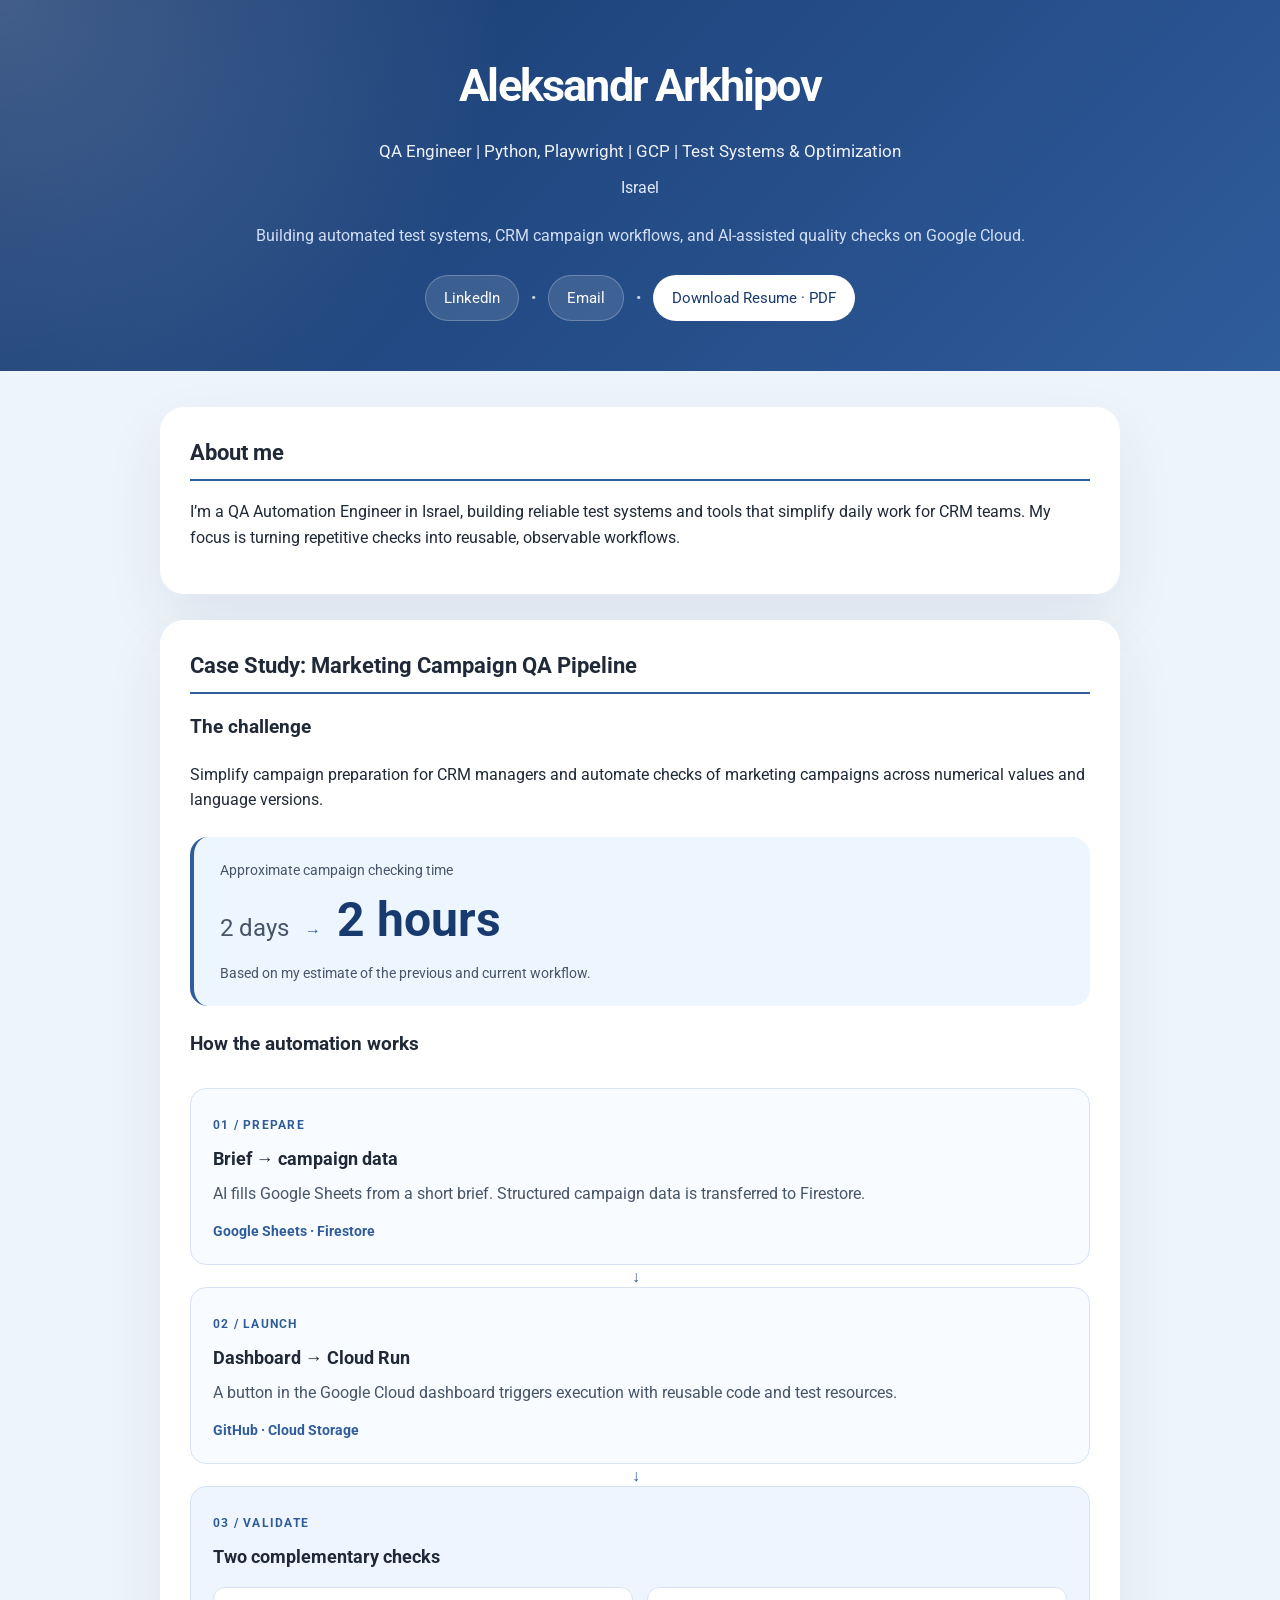
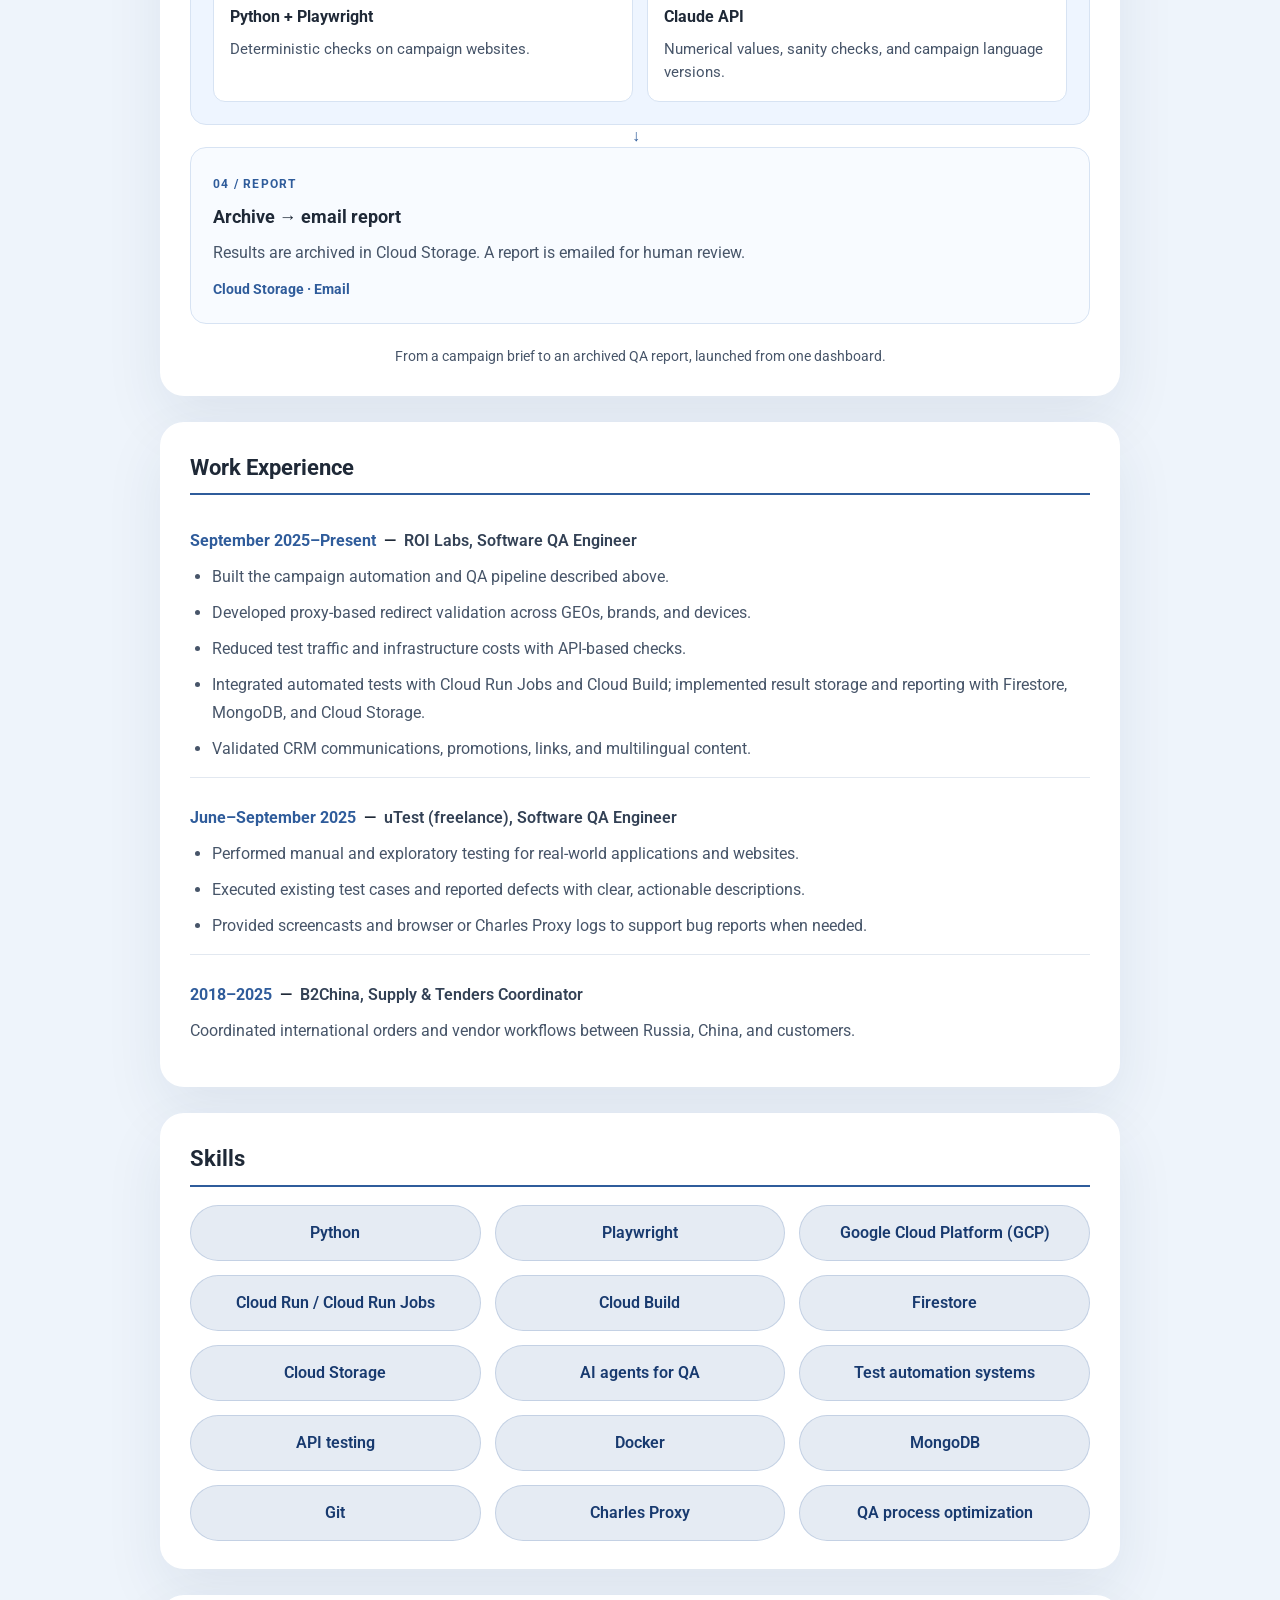
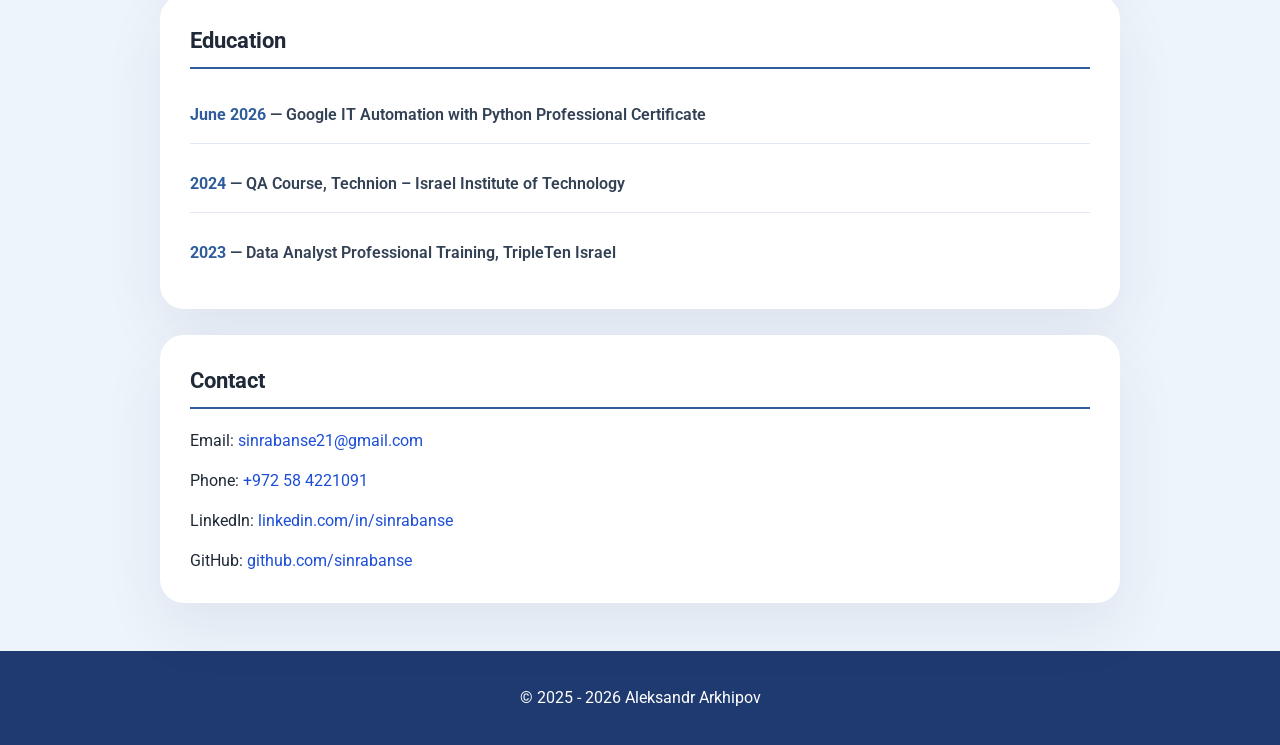
==== commit 0482109e: "19" ====
--- a/index.html
+++ b/index.html
@@ -90,6 +90,7 @@
           <div><span class="result-before">2 days</span><span class="result-arrow" aria-hidden="true"> → </span><strong>2 hours</strong></div>
           <p>Based on my estimate of the previous and current workflow.</p>
         </div>
+        <h3>How the automation works</h3>
         <figure class="pipeline" aria-labelledby="pipeline-caption">
           <div class="pipeline-stage">
             <span class="stage-label">01 / Prepare</span>
@@ -214,16 +215,6 @@
       </section>
 
       <section>
-        <h2>Achievements</h2>
-        <h3>TripleTen Hackathon — Winning Team</h3>
-        <p>
-          Contributed to a winning team in a TripleTen hackathon, helping
-          organize teamwork and coordinate collaboration. Recognized by a
-          teammate for ensuring smooth cooperation.
-        </p>
-      </section>
-
-      <section>
         <h2>Contact</h2>
         <ul>
           <li>
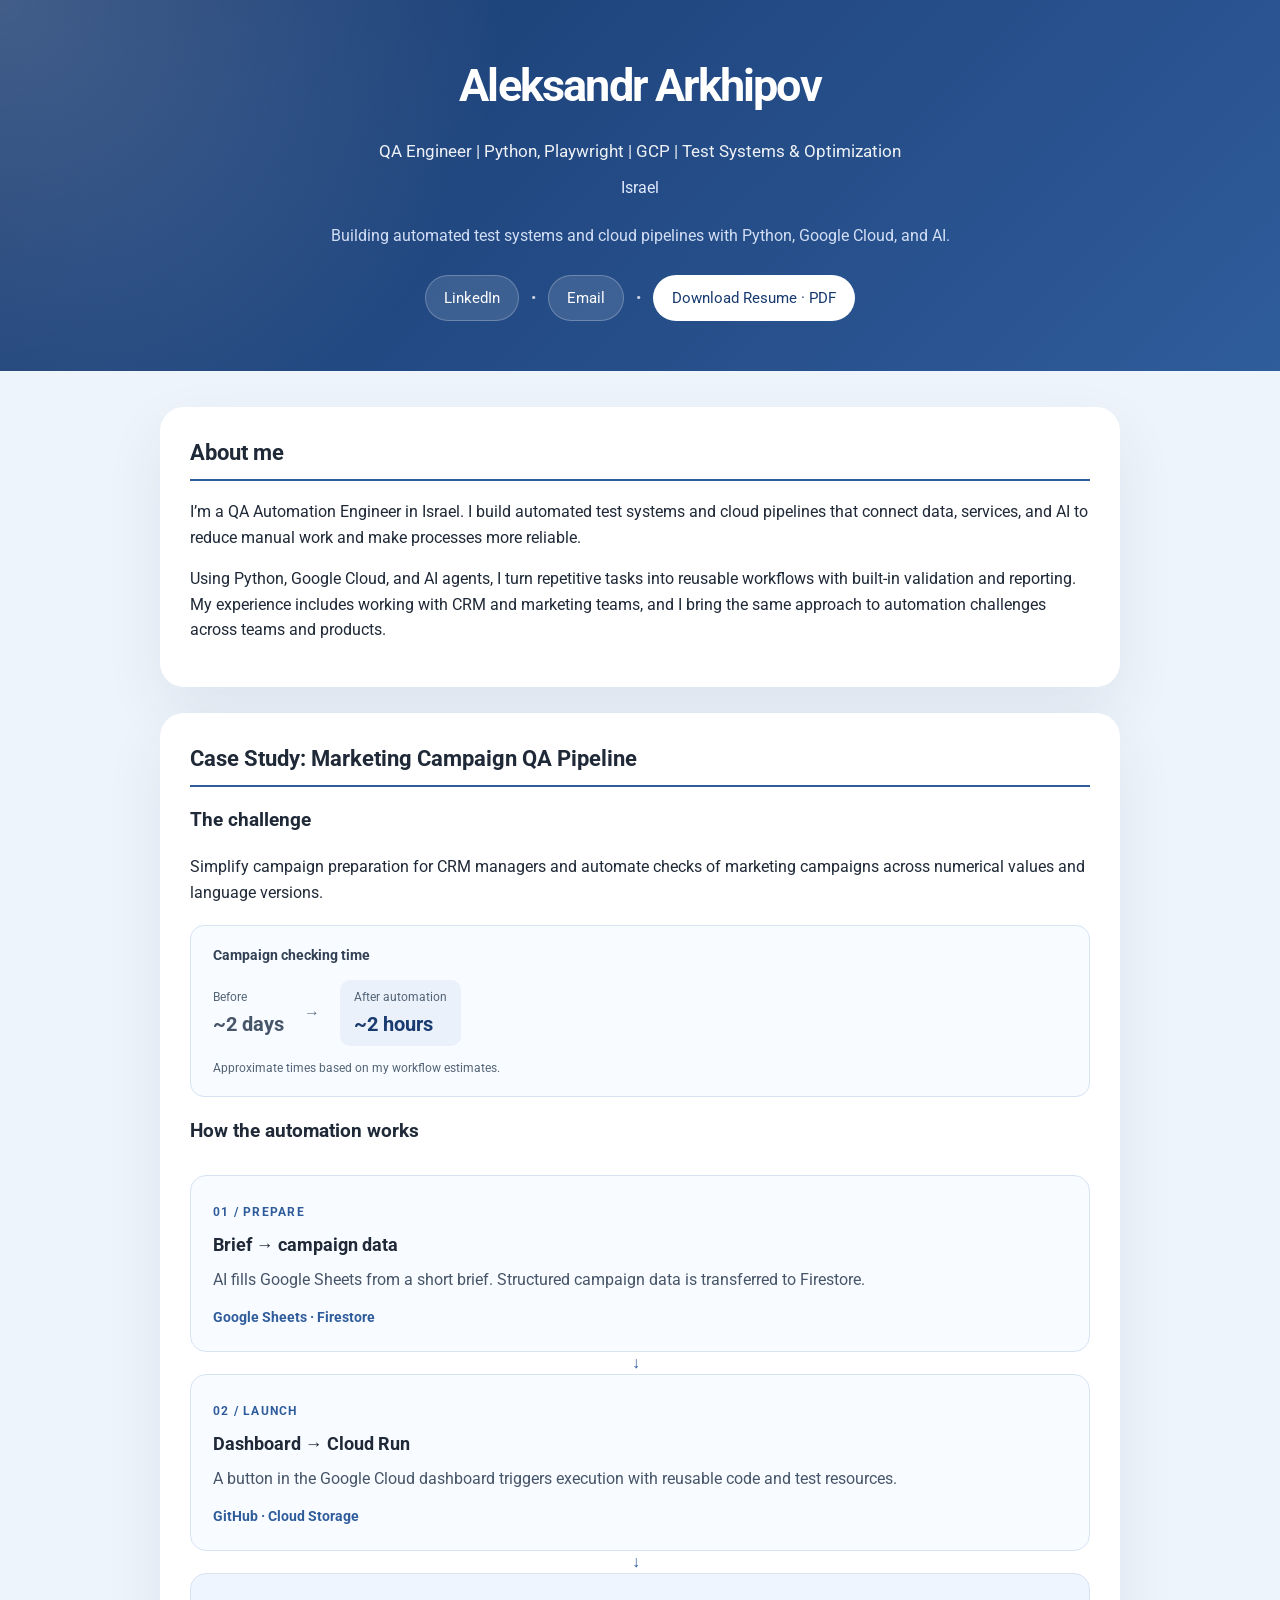
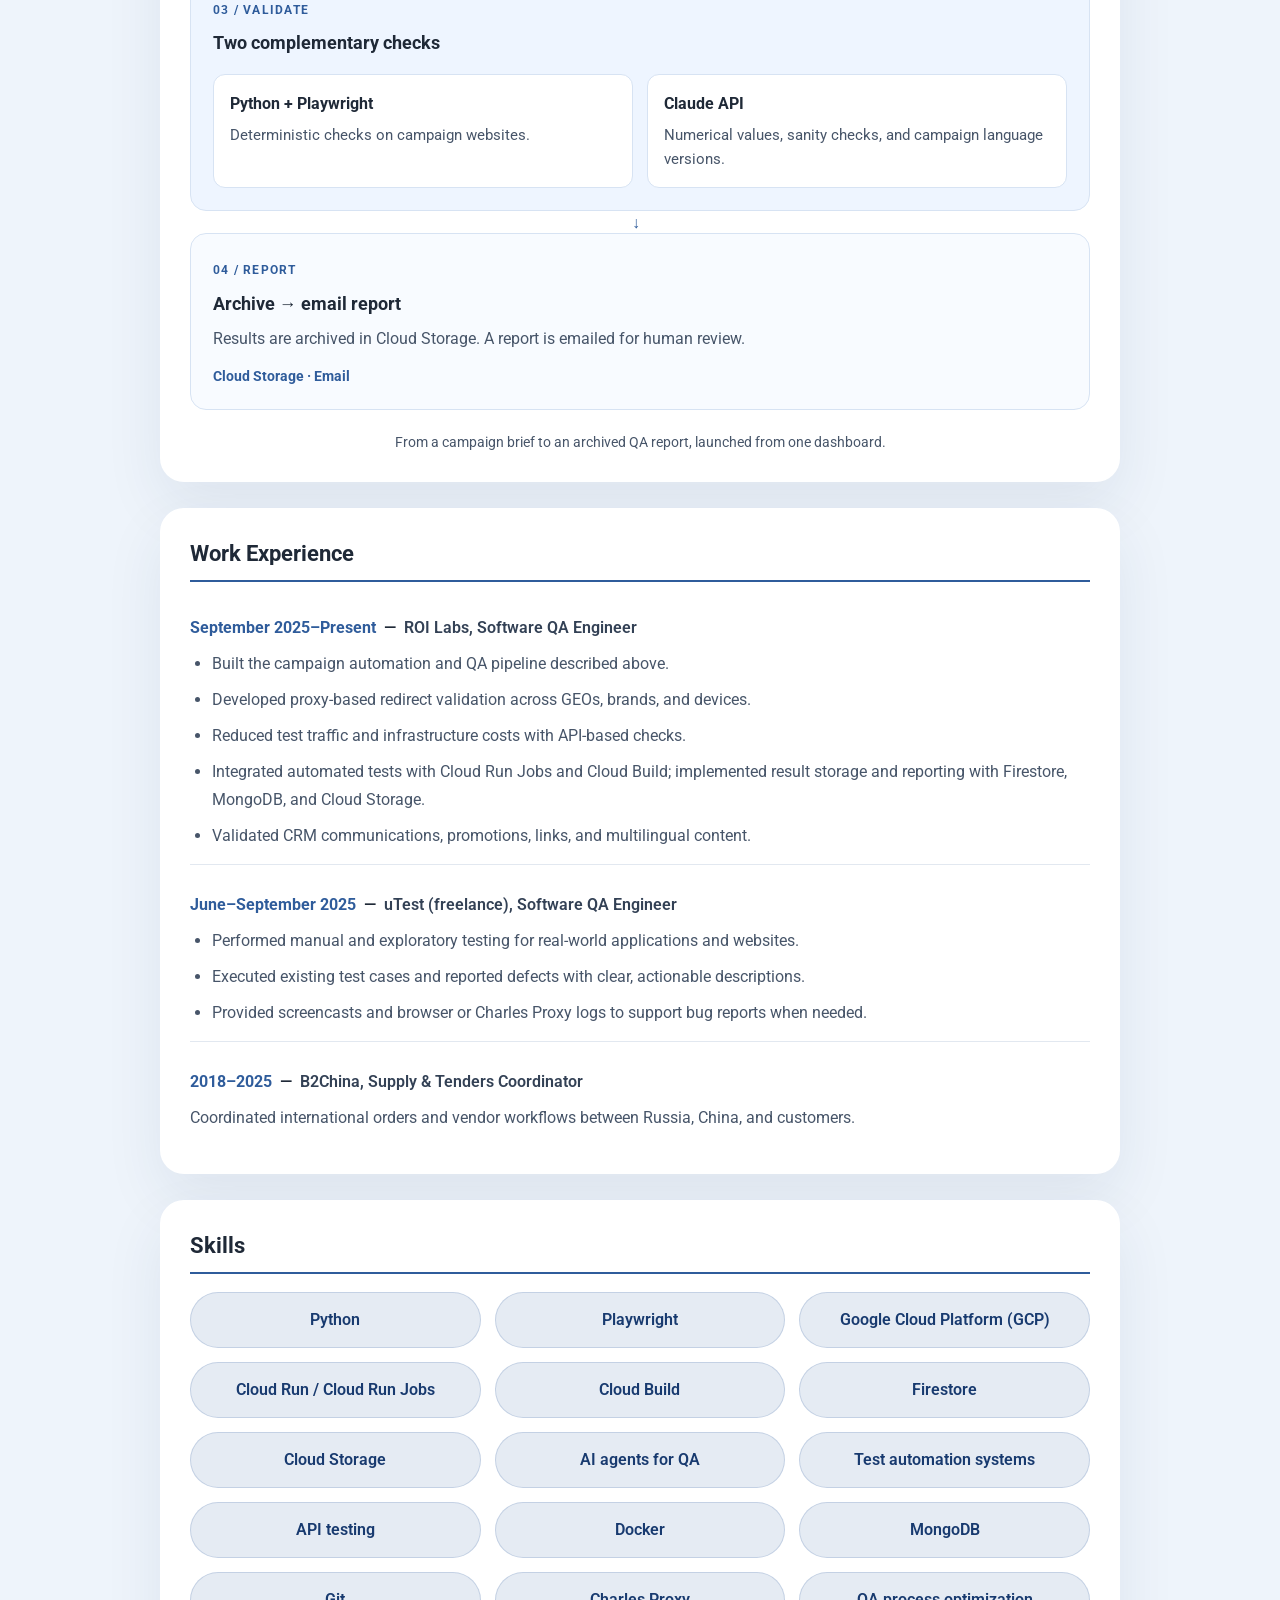
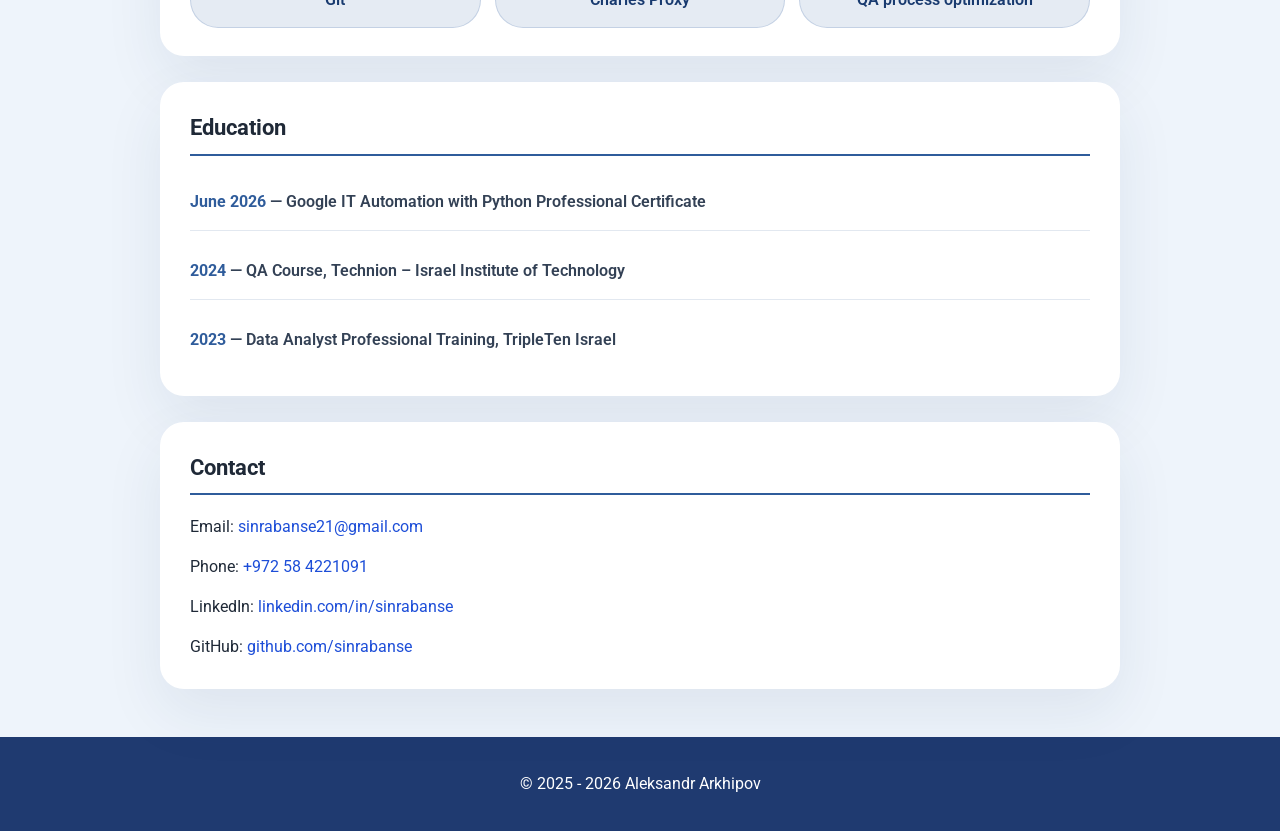
==== commit 371f09c9: "20" ====
--- a/index.html
+++ b/index.html
@@ -7,7 +7,7 @@
     <title>Aleksandr Arkhipov — QA Engineer</title>
     <meta
       name="description"
-      content="Aleksandr Arkhipov, QA Automation Engineer in Israel. Python, Playwright, GCP, CRM campaign automation, and deterministic testing with AI-assisted validation."
+      content="Aleksandr Arkhipov, QA Automation Engineer in Israel. Building automated test systems and cloud workflows with Python, Google Cloud, and AI."
     />
     <link rel="canonical" href="https://www.sinrabanse.dev/" />
     <meta property="og:type" content="website" />
@@ -16,7 +16,7 @@
     <meta property="og:title" content="Aleksandr Arkhipov — QA Engineer" />
     <meta
       property="og:description"
-      content="QA Automation Engineer in Israel. Building test systems with Python, Playwright and GCP, CRM campaign automation, and AI-assisted quality checks."
+      content="QA Automation Engineer in Israel. Automated test systems, cloud pipelines, and workflow automation with Python, Google Cloud, and AI."
     />
     <meta property="og:url" content="https://www.sinrabanse.dev/" />
     <meta property="og:image" content="https://www.sinrabanse.dev/social-preview.png" />
@@ -29,7 +29,7 @@
     <meta name="twitter:title" content="Aleksandr Arkhipov — QA Engineer" />
     <meta
       name="twitter:description"
-      content="QA Automation Engineer in Israel. Python, Playwright, GCP, CRM campaign automation, and AI-assisted quality checks."
+      content="QA Automation Engineer in Israel. Automated test systems, cloud pipelines, and workflow automation with Python, Google Cloud, and AI."
     />
     <link
       href="https://fonts.googleapis.com/css?family=Roboto:400,700&display=swap"
@@ -46,8 +46,8 @@
       </p>
       <p class="hero-location">Israel</p>
       <p class="hero-subtitle">
-        Building automated test systems, CRM campaign workflows, and
-        AI-assisted quality checks on Google Cloud.
+        Building automated test systems and cloud pipelines with Python,
+        Google Cloud, and AI.
       </p>
       <div class="hero-links">
         <a
@@ -72,9 +72,16 @@
       <section>
         <h2>About me</h2>
         <p>
-          I’m a QA Automation Engineer in Israel, building reliable test systems
-          and tools that simplify daily work for CRM teams. My focus is turning
-          repetitive checks into reusable, observable workflows.
+          I’m a QA Automation Engineer in Israel. I build automated test systems
+          and cloud pipelines that connect data, services, and AI to reduce
+          manual work and make processes more reliable.
+        </p>
+        <p>
+          Using Python, Google Cloud, and AI agents, I turn repetitive tasks
+          into reusable workflows with built-in validation and reporting.
+          My experience includes working with CRM and marketing teams, and
+          I bring the same approach to automation challenges across teams
+          and products.
         </p>
       </section>
 
@@ -86,9 +93,13 @@
           of marketing campaigns across numerical values and language versions.
         </p>
         <div class="case-result">
-          <span class="result-label">Approximate campaign checking time</span>
-          <div><span class="result-before">2 days</span><span class="result-arrow" aria-hidden="true"> → </span><strong>2 hours</strong></div>
-          <p>Based on my estimate of the previous and current workflow.</p>
+          <span class="result-label">Campaign checking time</span>
+          <div class="result-comparison">
+            <div class="result-metric"><span class="result-caption">Before</span><span class="result-value">~2 days</span></div>
+            <span class="result-arrow" aria-hidden="true">→</span>
+            <div class="result-metric result-after"><span class="result-caption">After automation</span><span class="result-value">~2 hours</span></div>
+          </div>
+          <p>Approximate times based on my workflow estimates.</p>
         </div>
         <h3>How the automation works</h3>
         <figure class="pipeline" aria-labelledby="pipeline-caption">
--- a/style.css
+++ b/style.css
@@ -350,12 +350,16 @@
 }
 
 /* Campaign workflow */
-.case-result { padding: 22px 26px; margin: 24px 0; border-radius: 18px; background: #edf5ff; border-left: 4px solid #2f5c9b; }
-.result-label { display: block; font-size: .9rem; color: #475569; }
-.case-result strong { font-size: clamp(2rem, 5vw, 3rem); color: #183a6f; }
-.result-before { font-size: 1.5rem; color: #475569; }
-.result-arrow { padding: 0 12px; color: #2f5c9b; }
-.case-result p { margin: 4px 0 0; font-size: .85rem; color: #475569; }
+.case-result { padding: 18px 22px; margin: 20px 0; border-radius: 14px; background: #f8fbff; border: 1px solid #d7e3f3; }
+.result-label { display: block; font-size: .9rem; font-weight: 700; color: #334155; }
+.result-comparison { display: flex; align-items: center; gap: 20px; margin: 12px 0; }
+.result-metric { display: grid; gap: 3px; }
+.result-caption { font-size: .75rem; color: #536477; }
+.result-value { font-size: 1.25rem; line-height: 1.4; font-weight: 700; color: #475569; }
+.result-after { padding: 8px 14px; border-radius: 10px; background: #eaf1fb; }
+.result-after .result-value { color: #183a6f; }
+.result-arrow { color: #64748b; font-size: 1rem; }
+.case-result p { margin: 0; font-size: .78rem; color: #536477; }
 .pipeline { margin: 28px 0 0; display: grid; gap: 22px; }
 .pipeline-stage { position: relative; padding: 22px; border: 1px solid #d7e3f3; border-radius: 16px; background: #f8fbff; }
 .pipeline-stage:not(:nth-child(4))::after { content: "↓"; position: absolute; bottom: -25px; left: calc(50% - 8px); color: #2f5c9b; font-weight: 700; }
@@ -375,6 +379,7 @@
   .check-branches { grid-template-columns: 1fr; }
   .pipeline-stage { padding: 18px; }
   .case-result { padding: 18px; }
+  .result-comparison { gap: 14px; }
 }
 @media (prefers-reduced-motion: reduce) {
   *, *::before, *::after { animation: none !important; transition: none !important; scroll-behavior: auto !important; }
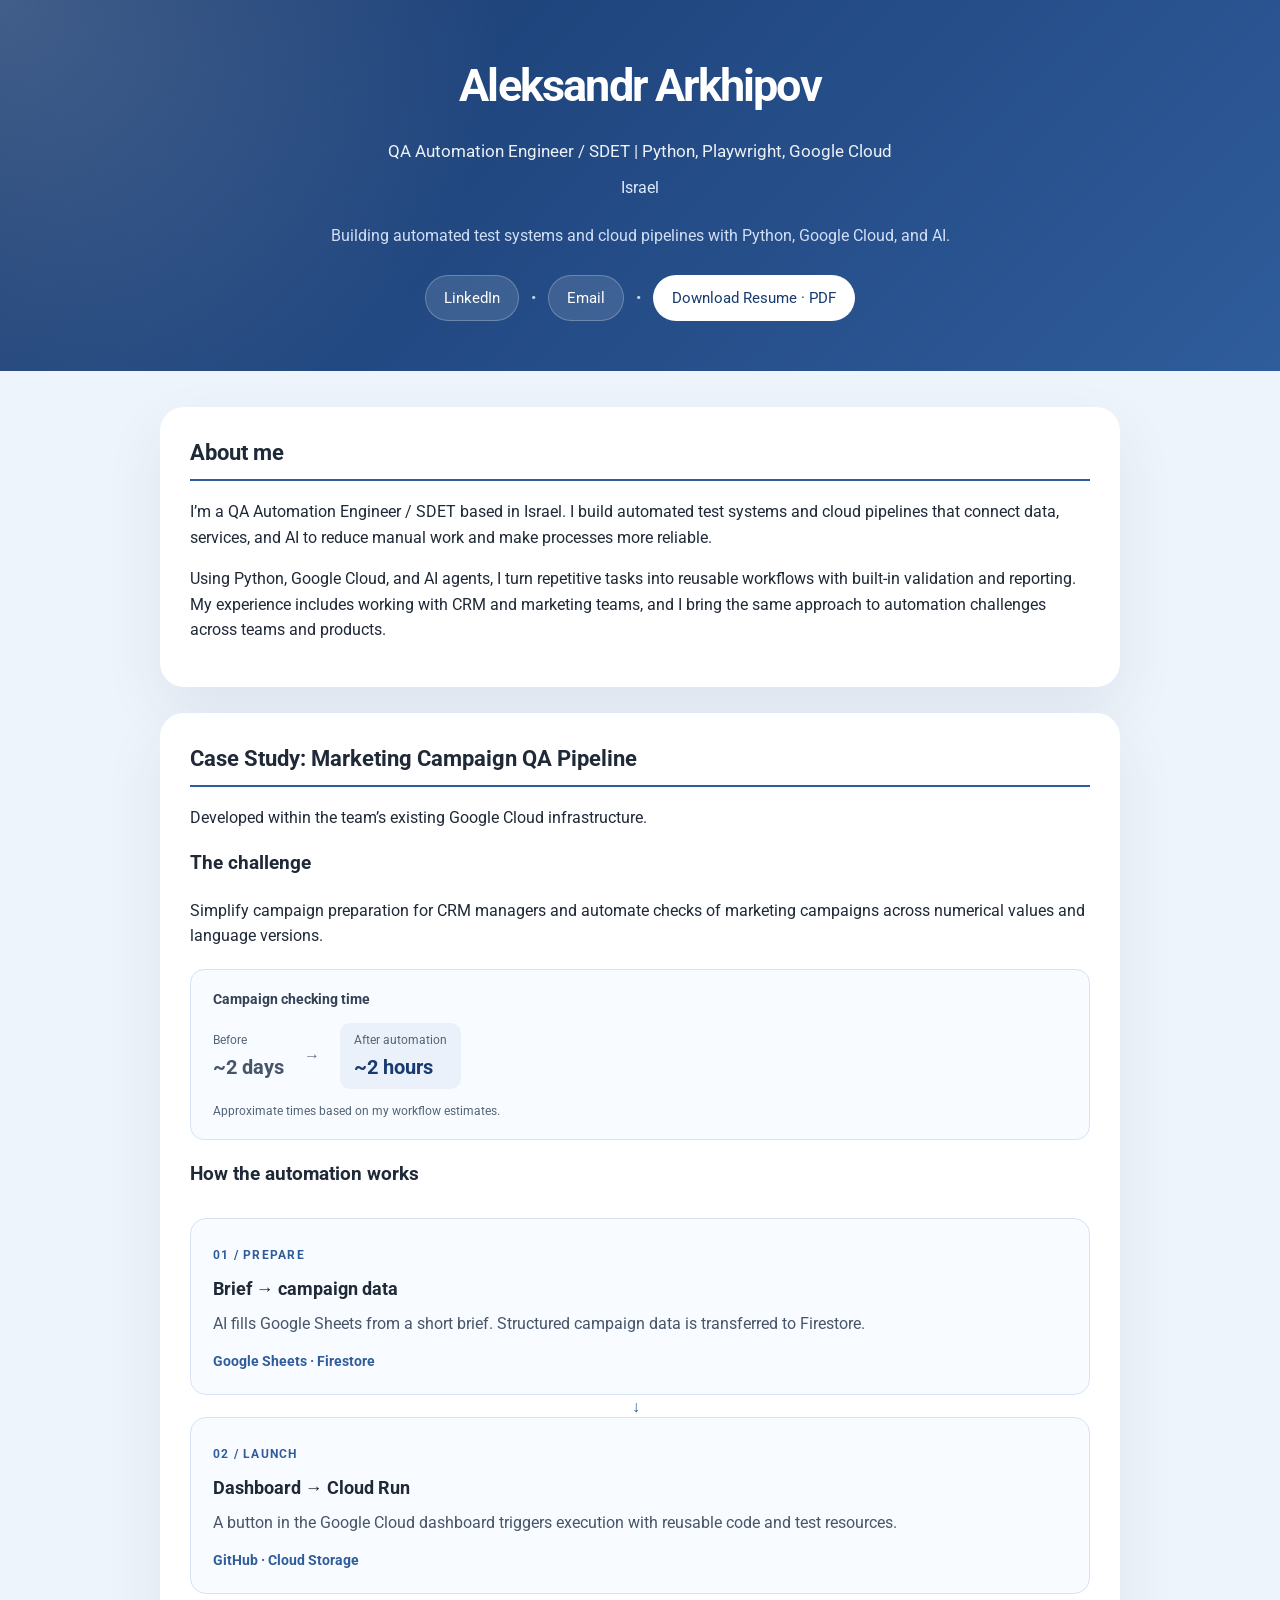
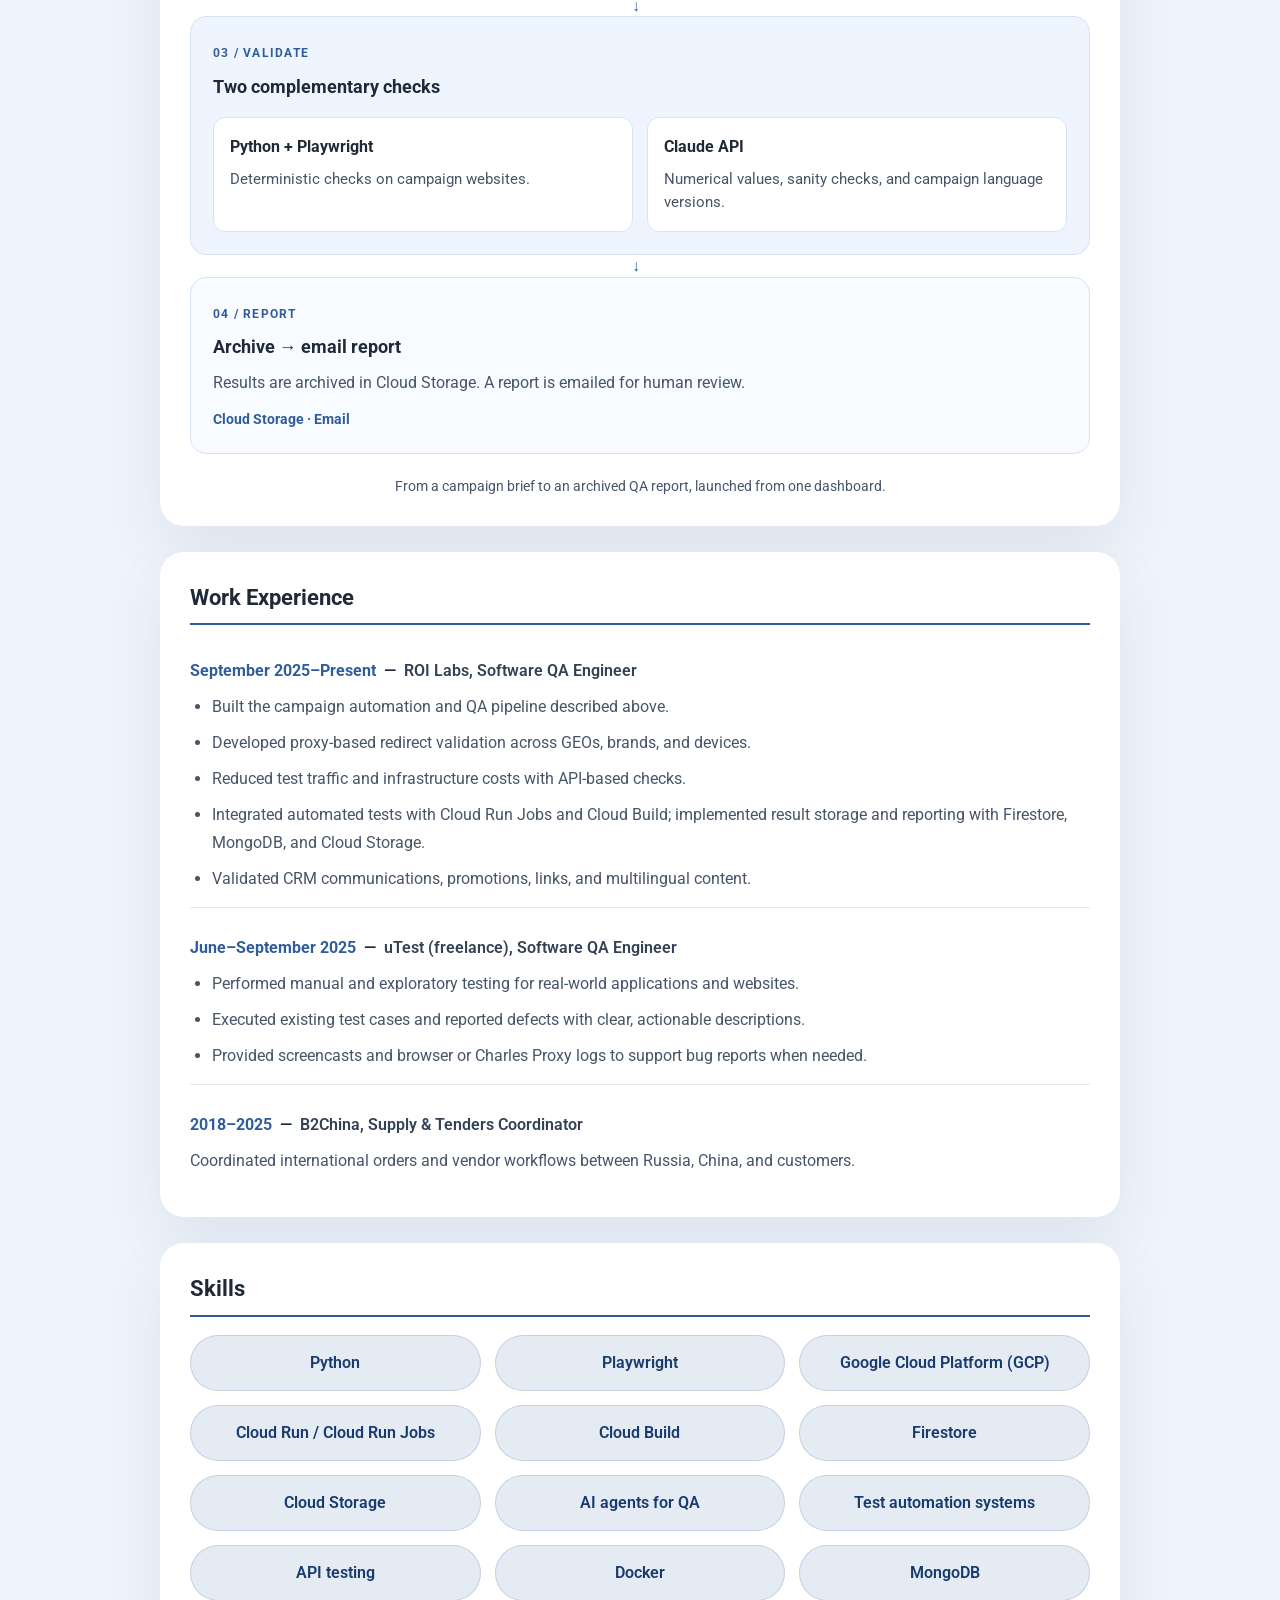
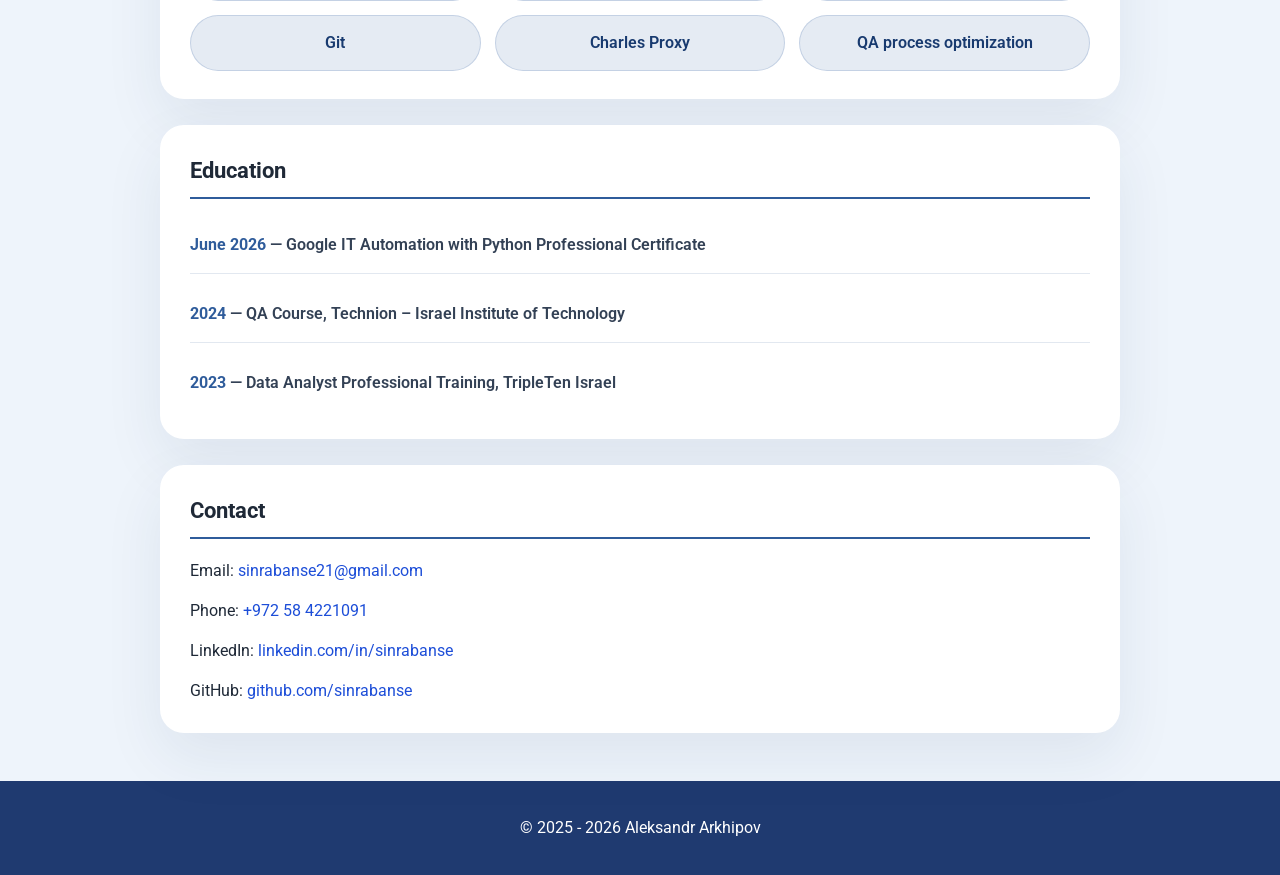
==== commit 3b6c57d4: "22" ====
--- a/index.html
+++ b/index.html
@@ -4,32 +4,32 @@
     <link rel="icon" href="favicon.png" type="image/png" />
     <meta charset="UTF-8" />
     <meta name="viewport" content="width=device-width, initial-scale=1.0" />
-    <title>Aleksandr Arkhipov — QA Engineer</title>
+    <title>Aleksandr Arkhipov — QA Automation Engineer / SDET</title>
     <meta
       name="description"
-      content="Aleksandr Arkhipov, QA Automation Engineer in Israel. Building automated test systems and cloud workflows with Python, Google Cloud, and AI."
+      content="Aleksandr Arkhipov, QA Automation Engineer / SDET in Israel. Building automated test systems and cloud workflows with Python, Google Cloud, and AI."
     />
     <link rel="canonical" href="https://www.sinrabanse.dev/" />
     <meta property="og:type" content="website" />
     <meta property="og:locale" content="en_US" />
     <meta property="og:site_name" content="Aleksandr Arkhipov" />
-    <meta property="og:title" content="Aleksandr Arkhipov — QA Engineer" />
+    <meta property="og:title" content="Aleksandr Arkhipov — QA Automation Engineer / SDET" />
     <meta
       property="og:description"
-      content="QA Automation Engineer in Israel. Automated test systems, cloud pipelines, and workflow automation with Python, Google Cloud, and AI."
+      content="QA Automation Engineer / SDET in Israel. Automated test systems, cloud pipelines, and workflow automation with Python, Google Cloud, and AI."
     />
     <meta property="og:url" content="https://www.sinrabanse.dev/" />
     <meta property="og:image" content="https://www.sinrabanse.dev/social-preview.png" />
     <meta property="og:image:width" content="1200" />
     <meta property="og:image:height" content="630" />
-    <meta property="og:image:alt" content="Aleksandr Arkhipov, QA Automation Engineer. Python, Playwright, GCP, and AI-assisted QA." />
+    <meta property="og:image:alt" content="Aleksandr Arkhipov, QA Automation Engineer / SDET. Python, Playwright, GCP, and AI-assisted QA." />
     <meta name="twitter:card" content="summary_large_image" />
     <meta name="twitter:image" content="https://www.sinrabanse.dev/social-preview.png" />
-    <meta name="twitter:image:alt" content="Aleksandr Arkhipov, QA Automation Engineer. Python, Playwright, GCP, and AI-assisted QA." />
-    <meta name="twitter:title" content="Aleksandr Arkhipov — QA Engineer" />
+    <meta name="twitter:image:alt" content="Aleksandr Arkhipov, QA Automation Engineer / SDET. Python, Playwright, GCP, and AI-assisted QA." />
+    <meta name="twitter:title" content="Aleksandr Arkhipov — QA Automation Engineer / SDET" />
     <meta
       name="twitter:description"
-      content="QA Automation Engineer in Israel. Automated test systems, cloud pipelines, and workflow automation with Python, Google Cloud, and AI."
+      content="QA Automation Engineer / SDET in Israel. Automated test systems, cloud pipelines, and workflow automation with Python, Google Cloud, and AI."
     />
     <link
       href="https://fonts.googleapis.com/css?family=Roboto:400,700&display=swap"
@@ -42,7 +42,7 @@
     <header>
       <h1>Aleksandr Arkhipov</h1>
       <p class="hero-title">
-        QA Engineer | Python, Playwright | GCP | Test Systems & Optimization
+        QA Automation Engineer / SDET | Python, Playwright, Google Cloud
       </p>
       <p class="hero-location">Israel</p>
       <p class="hero-subtitle">
@@ -72,7 +72,7 @@
       <section>
         <h2>About me</h2>
         <p>
-          I’m a QA Automation Engineer in Israel. I build automated test systems
+          I’m a QA Automation Engineer / SDET based in Israel. I build automated test systems
           and cloud pipelines that connect data, services, and AI to reduce
           manual work and make processes more reliable.
         </p>
@@ -87,6 +87,7 @@
 
       <section aria-labelledby="campaign-case-title">
         <h2 id="campaign-case-title">Case Study: Marketing Campaign QA Pipeline</h2>
+        <p>Developed within the team’s existing Google Cloud infrastructure.</p>
         <h3>The challenge</h3>
         <p>
           Simplify campaign preparation for CRM managers and automate checks
